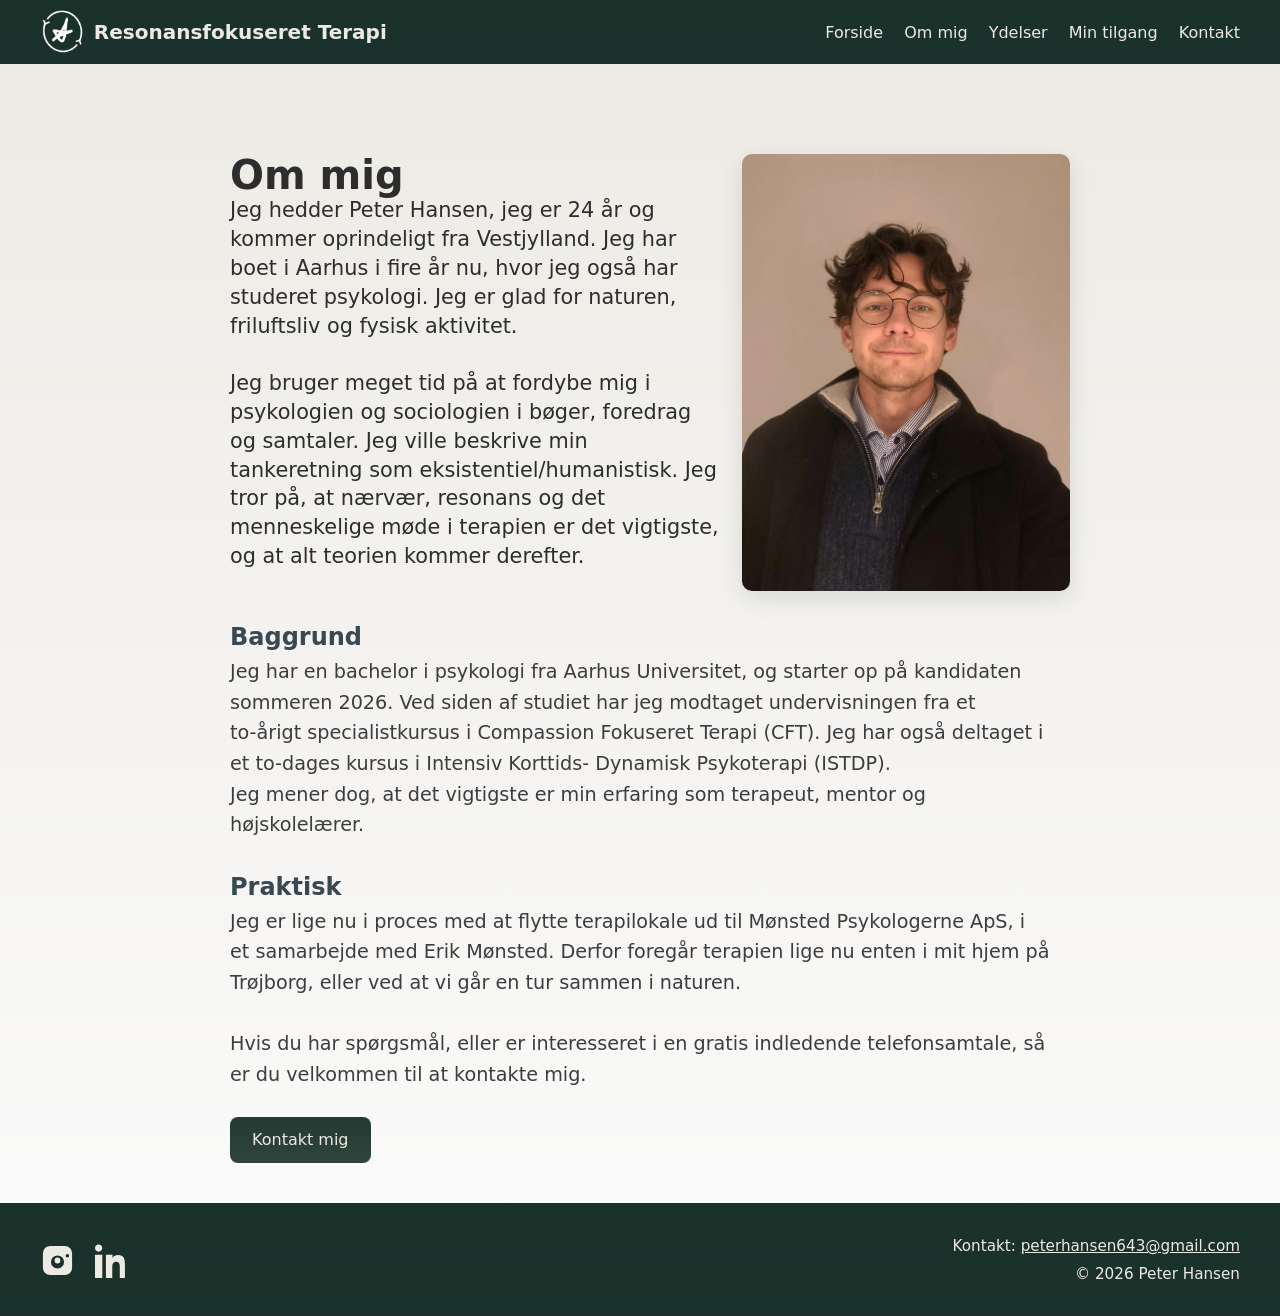
==== about.html @ 2de0b340 "Opdateret index og interne stier" ====
<!DOCTYPE html>
<html lang="da">
<head>
  <meta charset="utf-8">
  <meta name="viewport" content="width=device-width,initial-scale=1">
  <title>RFT - Aarhus</title>
  <meta name="description" content="Om Dit Navn — erfaring, tilgang og praktiske informationer om samtaleterapi og undervisning.">
  <meta name="keywords" content="terapeut, terapeutisk tilgang, om mig, professionel erfaring">
  <meta name="author" content="Dit Navn">
  <link rel="canonical" href="about.html">
  <meta property="og:title" content="Om mig — Dit Navn">
  <meta property="og:description" content="Lær mere om min baggrund, tilgang og hvordan jeg arbejder med klienter.">
  <meta property="og:type" content="profile">
  <meta property="og:locale" content="da_DK">
  <meta name="twitter:card" content="summary">
  <link rel="icon" type="image/png" href="/my-favicon/favicon-96x96.png" sizes="96x96" />
  <link rel="icon" type="image/svg+xml" href="/my-favicon/favicon.svg" />
  <link rel="shortcut icon" href="/my-favicon/favicon.ico" />
  <link rel="apple-touch-icon" sizes="180x180" href="/my-favicon/apple-touch-icon.png" />
  <link rel="manifest" href="/my-favicon/site.webmanifest" />
  <link rel="stylesheet" href="style.css">
</head>
<body>

  <header class="site-header">
    <div class="container header-inner">
      <a href="index.html" class="brand" aria-label="Forside">
        <img src="images/logo.png" alt="Logo" class="site-logo">
        <h1 class="site-title">Resonansfokuseret Terapi</h1>
      </a>
      <nav class="main-nav">
        <a href="index.html">Forside</a>
        <a href="about.html">Om mig</a>
        <a href="services.html">Ydelser</a>
        <a href="approach.html">Min tilgang</a>
        <a href="contact.html">Kontakt</a>
      </nav>
      <button class="mobile-menu-toggle" aria-label="Åben menu" aria-expanded="false">
        <span class="hamburger"></span>
      </button>
      <nav class="mobile-nav" aria-hidden="true">
        <a href="index.html">Forside</a>
        <a href="about.html">Om mig</a>
        <a href="services.html">Ydelser</a>
        <a href="approach.html">Min tilgang</a>
        <a href="contact.html">Kontakt</a>
      </nav>
    </div>
  </header>

  <main>
    <section class="container about-page" style="padding:40px 0;max-width:820px">
      <div class="about-intro">
        <div class="about-text">
          <h2>Om mig</h2>
          <p class="intro-p desktop-only">Jeg hedder Peter Hansen, jeg er 24 år og kommer oprindeligt fra Vestjylland. Jeg har boet i Aarhus i fire år nu, hvor jeg også har studeret psykologi. Jeg er glad for naturen, friluftsliv og fysisk aktivitet. <br><br>Jeg bruger meget tid på at fordybe mig i psykologien og sociologien i bøger, foredrag og samtaler. Jeg ville beskrive min tankeretning som eksistentiel/humanistisk. Jeg tror på, at nærvær, resonans og det menneskelige møde i terapien er det vigtigste, og at alt teorien kommer derefter.</p>
          <p class="intro-p mobile-only">Jeg hedder Peter Hansen, jeg er 24 år og kommer oprindeligt fra Vestjylland. Jeg har boet i Aarhus i fire år nu, hvor jeg også har studeret psykologi. Jeg er glad for naturen, friluftsliv og fysisk aktivitet.</p>
        </div>
        <div class="about-photo" aria-hidden="true">
          <img src="images/profil2.webp" alt="Profilbillede" loading="lazy">
        </div>
      </div>

      <h3>Baggrund</h3>
      <p>Jeg har en bachelor i psykologi fra Aarhus Universitet, og starter op på kandidaten sommeren 2026. Ved siden af studiet har jeg modtaget undervisningen fra et to-årigt specialistkursus i Compassion Fokuseret Terapi (CFT). Jeg har også deltaget i et to-dages kursus i Intensiv Korttids- Dynamisk Psykoterapi (ISTDP). <br> Jeg mener dog, at det vigtigste er min erfaring som terapeut, mentor og højskolelærer.  </p>

      <h3>Praktisk</h3>
      <p>Jeg er lige nu i proces med at flytte terapilokale ud til Mønsted Psykologerne ApS, i et samarbejde med Erik Mønsted. Derfor foregår terapien lige nu enten i mit hjem på Trøjborg, eller ved at vi går en tur sammen i naturen. <br><br> Hvis du har spørgsmål, eller er interesseret i en gratis indledende telefonsamtale, så er du velkommen til at kontakte mig.</p>
        <a href="contact.html" class="button">Kontakt mig</a>

    </section>
  </main>

  <footer class="site-footer">
    <div class="container">
      <div class="footer-left">
        <div class="footer-social">
          <a href="https://www.instagram.com/resonansfokuseret_terapi/" target="_blank" rel="noopener noreferrer" aria-label="Instagram">
            <svg viewBox="0 0 24 24" aria-hidden="true" focusable="false" xmlns="http://www.w3.org/2000/svg"><path d="M7 2h10a5 5 0 0 1 5 5v10a5 5 0 0 1-5 5H7a5 5 0 0 1-5-5V7a5 5 0 0 1 5-5zm5 6.5A4.5 4.5 0 1 0 16.5 13 4.5 4.5 0 0 0 12 8.5zm6.8-.9a1.2 1.2 0 1 0 1.2 1.2 1.2 1.2 0 0 0-1.2-1.2zM12 10a2 2 0 1 1-2 2 2 2 0 0 1 2-2z"/></svg>
          </a>
          <a href="https://www.linkedin.com/in/peter-hansen-698b96294" target="_blank" rel="noopener noreferrer" aria-label="LinkedIn">
            <svg viewBox="0 0 24 24" aria-hidden="true" focusable="false" xmlns="http://www.w3.org/2000/svg"><path d="M4.98 3.5C4.98 4.88 3.88 6 2.5 6S0 4.88 0 3.5 1.12 1 2.5 1 4.98 2.12 4.98 3.5zM0 8h5v16H0V8zm7.5 0H12v2.2h.07c.52-.98 1.8-2.01 3.7-2.01 4 0 4.74 2.63 4.74 6.05V24H17v-7.2c0-1.72-.03-3.94-2.4-3.94-2.4 0-2.76 1.87-2.76 3.8V24H7.5V8z"/></svg>
          </a>
        </div>
      </div>
      <div class="footer-right">
        <p><span class="desktop-only">Kontakt: </span><a href="mailto:peterhansen643@gmail.com">peterhansen643@gmail.com</a></p>
        <p>© 2026 Peter Hansen</p>
      </div>
    </div>
  </footer>

<script>
  (function(){
    var header = document.querySelector('.site-header');
    if(!header) return;
    var btn = header.querySelector('.mobile-menu-toggle');
    var nav = header.querySelector('.mobile-nav');
    if(!btn || !nav) return;
    function closeNav(){
      nav.classList.remove('open');
      nav.setAttribute('aria-hidden','true');
      btn.setAttribute('aria-expanded','false');
    }

    function outsideHandler(e){
      if(!header.contains(e.target)){
        closeNav();
        document.removeEventListener('click', outsideHandler);
        document.removeEventListener('keydown', escHandler);
        window.removeEventListener('scroll', scrollHandler);
        document.removeEventListener('touchmove', scrollHandler);
      }
    }

    function escHandler(e){
      if(e.key === 'Escape'){
        closeNav();
        document.removeEventListener('click', outsideHandler);
        document.removeEventListener('keydown', escHandler);
        window.removeEventListener('scroll', scrollHandler);
        document.removeEventListener('touchmove', scrollHandler);
      }
    }

    function scrollHandler(){
      closeNav();
      document.removeEventListener('click', outsideHandler);
      document.removeEventListener('keydown', escHandler);
      window.removeEventListener('scroll', scrollHandler);
      document.removeEventListener('touchmove', scrollHandler);
    }

    btn.addEventListener('click', function(e){
      e.stopPropagation();
      var opened = nav.classList.toggle('open');
      nav.setAttribute('aria-hidden', opened ? 'false' : 'true');
      btn.setAttribute('aria-expanded', opened ? 'true' : 'false');
      if(opened){
        setTimeout(function(){
          document.addEventListener('click', outsideHandler);
          document.addEventListener('keydown', escHandler);
          window.addEventListener('scroll', scrollHandler, {passive:true});
          document.addEventListener('touchmove', scrollHandler, {passive:true});
        },0);
      } else {
        document.removeEventListener('click', outsideHandler);
        document.removeEventListener('keydown', escHandler);
        window.removeEventListener('scroll', scrollHandler);
        document.removeEventListener('touchmove', scrollHandler);
      }
    });

    nav.addEventListener('click', function(e){ e.stopPropagation(); });
  })();
</script>

</body>
</html>
---- style.css ----
:root{
  --bg: #EDEAE4;
  --paper: #DCD8D0;
  --primary: #384953;
  --ink: #2D2D2E;
  --border: #DBDDBD;
  --wood: #645B39;
  --accent: #966A4B;
  --max-w: 1000px;
}

/* Homepage: make the sunset/about-left image visually 90vw and centered on mobile */
@media (max-width:900px){
  .home .about-left img{
    width:90vw !important;
    max-width:90vw !important;
    margin:0 5vw !important;
    display:block !important;
    box-sizing:border-box !important;
  }
}

/* Ensure consistent left/right inset for all text inside the approach page on mobile */
@media (max-width:900px){
  .approach-page{
    padding-left:18px !important;
    padding-right:18px !important;
    box-sizing:border-box;
  }
  .approach-page h2,
  .approach-page p,
  .approach-page .approach-text,
  .approach-page .pair-text{
    margin-left:0 !important;
    margin-right:0 !important;
    padding-left:0 !important;
    padding-right:0 !important;
    box-sizing:border-box;
  }
}
/* Mobile: slightly larger headings that include the icon */
@media (max-width:900px){
  .with-icon{font-size:1.4rem !important;line-height:1.25 !important}
}

*{box-sizing:border-box}

body {
  font-family: system-ui, -apple-system, "Segoe UI", Roboto, Arial, sans-serif;
  margin: 0;
  color: var(--ink);
  background: linear-gradient(180deg, var(--bg), rgba(56,73,83,0.02));
  -webkit-font-smoothing:antialiased;
}

/* Layout: make page a column so footer can stick to bottom when content is short */
body{display:flex;flex-direction:column;min-height:100vh}
main{flex:1}

.container{
  max-width: var(--max-w);
  margin: 0 auto;
  padding: 0 20px;
}

/* Tweak spacing for the about page main heading on mobile: less space above,
   more space below so layout reads better on narrow screens */
@media (max-width:900px){
  .about-page .about-text h2{margin-top:8px !important; margin-bottom:14px !important}
}

/* Further refine about page mobile spacing: increase space under h2, reduce
   gap between intro text and photo */
@media (max-width:900px){
  .about-page .about-text h2{margin-bottom:22px !important}
  .about-page .about-text p{margin-bottom:12px}
  .about-page .about-intro{gap:12px}
  .about-page .about-photo img{margin-top:8px !important}
}

/* Tighten spacing and make photo 80% width on mobile */
@media (max-width:900px){
  .about-page .about-intro{gap:8px !important}
  .about-page .about-text p{margin-bottom:8px !important}
  .about-page .about-photo img{max-width:80% !important;width:80% !important;margin-top:4px !important}
}

/* Ensure the about photo is centered on mobile */
@media (max-width:900px){
  .about-page .about-photo{justify-content:center !important;display:flex !important}
  .about-page .about-photo img{margin-left:auto !important;margin-right:auto !important;display:block !important}
}

.site-header{
  background-color: var(--primary);
  background-image: linear-gradient(180deg, #183028f2, #183028e6);
}
/* Ensure header can anchor absolute-positioned mobile nav */
.site-header{position:relative;z-index:1000}

/* Make header/footer containers full width so their contents can reach closer to the page edges */
.site-header .container,
.site-footer .container{
  max-width: 100%;
  height: 4rem;
  margin: 0; /* ensure the container spans the full viewport */
  padding: 0 40px; /* larger horizontal padding so content isn't flush to the edge */
}

.site-header .header-inner{
  width: 100%;
}

.site-header .site-title{color:var(--bg)}
.site-header .main-nav a{color:var(--bg)}
.site-header .main-nav a:hover{opacity:0.9}

.header-inner{
  display:flex;
  align-items:center;
  justify-content:space-between;
  padding:20px 0;
}

.site-logo{height:48px;width:auto;margin-right:0;display:block}
.brand{display:flex;align-items:center;gap:10px;text-decoration:none;color:inherit}
.site-title{margin:0;color:var(--primary);font-size:1.25rem;display:flex;align-items:center}

.main-nav a{color:var(--primary);text-decoration:none;margin-left:16px;font-weight:500}
.main-nav a:hover{color:var(--primary);opacity:0.85}

.hero{
  background-color:var(--bg);
  position:relative;
  overflow:visible;
}
.hero .container{max-width:1100px}
.hero::before{content:"";position:absolute;inset:0;background:linear-gradient(180deg, rgba(56,73,83,0.02), rgba(56,73,83,0.01));pointer-events:none}
.hero-grid{display:flex;align-items:center;gap:40px}
.hero-left{flex:1;text-align:left;padding:8px}
.hero-right{flex:0 0 460px;display:flex;justify-content:center;padding:8px;transform: translateY(40px);}
.hero-right img{width:100%;max-width:460px;border-radius:12px;box-shadow:0 8px 30px rgba(18,40,30,0.12);object-fit:cover}
.hero .hero-left h2{color:var(--primary);font-size:2.4rem;margin:0 5px 12px}
.hero .hero-left p{max-width:640px;margin:0 0 12px;color:rgba(45,45,46,0.82);font-size:1.4rem; line-height: 1.5;}

@media (max-width:900px){
  .hero-grid{flex-direction:column}
  .hero-right{flex:0 0 auto;transform:none;display:flex;justify-content:center;margin-top:18px}
  .hero-right img{max-width:100%;height:auto}
  .hero{padding:50px 0}
}

/* About section: mobile-only adjustments — center text/button and smaller image under text */
@media (max-width:900px){
  .about-section .about-grid{flex-direction:column;gap:18px}
  .about-right{width:100%;text-align:center}
  .about-right h3{font-size:1.5rem;margin-top:24px;margin-bottom:8px;color:var(--primary)}
  .about-right p{font-size:1.2rem;line-height:1.6;color:rgba(45,45,46,0.92);margin:8px auto 12px}
  .about-right .button{display:inline-block;margin:14px auto}
  .about-left{order:2;display:block}
  .about-left img{max-width:240px;width:70%;height:auto;margin:10px auto 0;display:block;transform:none;border-radius:10px}
}

/* Therapy: show alternate paragraph on mobile and add small horizontal margins */
.therapy .mobile-only{display:none}
.therapy .desktop-only{display:block}

@media (max-width:900px){
  .therapy .desktop-only{display:none}
  .therapy .mobile-only{display:block;margin:0 18px;color:rgba(45,45,46,0.92);font-size:1.15rem;line-height:1.6}
}



.button{display:inline-block;background:linear-gradient(180deg, rgba(24,48,40,0.95), rgba(24,48,40,0.9));color:var(--bg);padding:12px 22px;border-radius:8px;text-decoration:none;margin-top:14px;}
.button:hover{filter:brightness(0.95)}

/* Heading icon: default = small colored dot on non-home pages; homepage uses image */
.with-icon{display:inline-flex;align-items:center}
.with-icon::before{
  /* default: simple dot (used on all pages unless overridden by .home) */
  content:"";
  display:inline-block;
  width:10px;height:10px;margin-left:6px;margin-right:10px;flex:0 0 10px;
  background-color:#183028f2;border-radius:50%;
}

/* Homepage override: use the full image icon */
.home .with-icon::before{
  content:"";
  display:inline-block;
  width:65px;height:65px;margin-left:2px;margin-right:4px;flex:0 0 56px;
  background-image: url("images/icon.png");
  background-size:65px 65px;background-repeat:no-repeat;background-position:center;
  background-color:transparent;border-radius:0;
}

@media (max-width:900px){
  .approach-page .approach-intro{margin-top:6px !important}
  .approach-page .approach-photo img{max-width:90% !important;width:90% !important;margin:6px auto 0 !important;display:block !important}
  /* Reduce top spacing above the first h3 inside the services intro on mobile */
  .services .services-text article h3{margin-top:13px !important}
  /* Reduce space above the paragraph that follows the services-intro block */
  .services .services-intro + p{margin-top:1px !important}
  /* On mobile the grid becomes column: prevent the left column's fixed
     flex-basis (set for desktop) from becoming a large height value. */
  .about-left{flex:0 0 auto; width:100%}
  .about-left img{max-width:80%;width:80%;height:auto;margin:10px auto 0;display:block;transform:none;border-radius:10px}
}

/* Ensure the main about heading is indented the same as the intro text on mobile */
@media (max-width:900px){
  .about-page .about-text h2{padding-left:18px;padding-right:18px;box-sizing:border-box}
}

/* Align following headings, paragraphs and button to the same horizontal inset as
   the intro text on mobile */
@media (max-width:900px){
  .about-page > h3,
  .about-page > p {
    padding-left:18px !important;
    padding-right:18px !important;
    box-sizing:border-box;
  }
  .about-page .button{
    display:inline-block !important;
    margin:16px 18px 0 !important;
  }
}

/* Slightly larger body text for the about page (only top-level h3/p inside .about-page) */
.about-page > h3{font-size:1.5rem;margin-top:35px;margin-bottom:8px;color:var(--primary)}
.about-page > p{font-size:1.2rem;line-height:1.6;color:rgba(45,45,46,0.92);margin-bottom:12px}

/* Adjust margin-top for paragraphs in the about page */
.about-page > p{margin-top:8px;}

@media (max-width:900px){
  /* Remove the large section padding (inline style) on small screens and
     remove any top margin on the intro so the image sits closer to the
     preceding text. */
  .approach-page{padding-top:6px !important;padding-bottom:18px !important}
  .approach-page .approach-intro{margin-top:0 !important}
  /* Make all approach-page images narrower and centered on mobile */
  .approach-page .approach-photo img,
  .approach-page .pair-photo img,
  .approach-page .approach-pair .pair-photo img,
  .approach-page .approach-pair.img40 .pair-photo img{
    max-width:90% !important;
    width:90% !important;
    margin:0 auto !important;
    display:block !important;
  }
}
.services-list li{background:var(--paper);padding:16px;border-radius:8px;box-shadow:0 1px 6px rgba(56,73,83,0.04);color:#233; border-left:4px solid var(--primary)}

.gallery{padding:30px 0}
.gallery-grid{display:grid;grid-template-columns:repeat(auto-fit,minmax(220px,1fr));gap:14px}

/* About section on homepage: text left, image right */
.about-section{padding-top:40px;margin-bottom: 70px;}
.about-grid{display:flex;align-items:center;gap:0;}
.about-right{flex:1;text-align:left}
.about-right h3{color:var(--primary);margin-bottom:8px}
.about-right p{color:rgba(45,45,46,0.88);line-height:1.6;margin:8px 0}
.about-left{flex:0 0 550px;display:flex;justify-content:flex-start}
/* make the image scale to the left column so the right column can grow */
.about-left img{width:100%;max-width:550px;height:auto;border-radius:12px;box-shadow:0 8px 30px rgba(18,40,30,0.12);object-fit:cover;transform:translateX(-90px)}

@media (max-width:900px){
  .about-grid{flex-direction:column-reverse;gap:18px}
  .about-right img{max-width:100%;height:auto}
  .about-left img{width:100%;max-width:100%;height:auto;transform:none}
}

/* Constrain about page profile image specifically (override if necessary) */
.about-page .about-photo img,
.about-photo img{
  width:100%;
  max-width:220px;
  height:auto;
  border-radius:10px;
  box-shadow:0 8px 24px rgba(18,40,30,0.12);
  object-fit:cover;
  transform:none !important;
}

/* Layout for the about page intro: 75% text / 25% photo */
.about-page .about-intro{display:flex;align-items:flex-start;gap:20px;margin-bottom:0;}
.about-page .about-text{flex:0 0 60%}
.about-page .about-text p{font-size: 1.3rem;line-height: 1.8rem;}
.about-page .about-text h2{font-size: 2.5rem;margin-bottom: 10px;margin-top: 60px;}
.about-page .about-photo{flex:0 0 40%;display:flex;justify-content:flex-end}
.about-page .about-photo img{margin-top:50px;width:100%;max-width:400px;height:auto;border-radius:10px;box-shadow:0 8px 24px rgba(18,40,30,0.12);object-fit:cover}

.container.about-page {line-height: 1.4rem;}

@media (max-width:900px){
  .about-page .about-intro{flex-direction:column;gap:25px}
  .about-page .about-photo{justify-content:flex-start}
  .about-page .about-photo img{max-width:100%}
}

@media (max-width:900px){
  .about-page .about-photo img,
  .about-photo img{max-width:100%}
}

.therapy{padding:105px 0 60px;text-align:center}
.therapy h3{font-size:1.5rem;margin-top:35px;margin-bottom:8px;color:var(--primary)}
.therapy p{max-width:760px;margin:8px auto;color:rgba(45,45,46,0.92);font-size:1.2rem;line-height:1.6;margin-bottom:12px}
.therapy .button{margin-top:18px}

/* Match about page typography for homepage about-section */
.about-section h3{font-size:1.5rem;margin-top:35px;margin-bottom:8px;color:var(--primary)}
.about-section p{font-size:1.2rem;line-height:1.6;color:rgba(45,45,46,0.92);margin-top:8px;margin-bottom:12px}

@media (max-width:600px){
  .therapy h3,.about-section h3{font-size:1.12rem}
  .therapy p,.about-section p{font-size:1rem}
}

/* Services page: match about page typography */
.services h2{font-size:2rem;color:var(--primary);margin-bottom:12px}
.services h3{font-size:1.5rem;margin-top:35px;margin-bottom:8px;color:var(--primary)}
.services p{font-size:1.2rem;line-height:1.6;color:rgba(45,45,46,0.92);margin-top:8px;margin-bottom:12px}
.services ul{max-width:760px;margin:8px 0 18px 0;color:rgba(45,45,46,0.92);line-height:1.6}

/* Contact page typography: match about/services for consistent look */
.contact-page h2{font-size:2rem;color:var(--primary);margin-bottom:12px}
.contact-page p{font-size:1.2rem;line-height:1.6;color:rgba(45,45,46,0.92);margin-top:8px;margin-bottom:12px}

@media (max-width:600px){
  .contact-page h2{font-size:1.12rem}
  .contact-page p{font-size:1rem}
}

/* Mobile: increase space above the Contact page h2 and increase its size
   — add ~15px to the previous top margin so the heading sits visibly lower. */
@media (max-width:900px){
  .contact-page h2{margin-top:37px !important;margin-bottom:10px !important;font-size:1.75rem !important}
}

/* Contact grid: text left (60%), image right (40%) */
.contact-grid{display:flex;align-items:flex-start;gap:24px}
.contact-grid .contact-text{flex:0 0 60%}
.contact-grid .contact-photo{flex:0 0 40%;display:flex;justify-content:flex-end}
.contact-grid .contact-photo img{width:100%;height:auto;border-radius:10px;box-shadow:0 8px 24px rgba(18,40,30,0.12);object-fit:cover}
.contact-grid .contact-text {margin-top: 30px;}

@media (max-width:900px){
  .contact-grid{flex-direction:column;gap:18px}
  .contact-grid .contact-photo{justify-content:flex-start}
  .contact-grid .contact-photo img{max-width:100%}
}

/* Add horizontal inset for contact text on mobile so content doesn't touch edges */
@media (max-width:900px){
  .contact-grid .contact-text{padding-left:18px !important;padding-right:18px !important;box-sizing:border-box}
}

/* Ensure contact image visually fills most of the viewport on mobile */
@media (max-width:900px){
  .contact-grid .contact-photo img{
    width:90vw !important;
    max-width:90vw !important;
    margin:0 5vw !important;
    display:block !important;
    box-sizing:border-box !important;
  }
}

/* Prevent main from stretching to fill viewport on mobile so footer sits close to content */
@media (max-width:900px){
  main{flex:0 0 auto}
}

/* Fix: remove large vertical gap on the Contact page for small screens.
   The page had an inline `padding:40px 0;` on the section and
   `.contact-text` also used `margin-top:30px;` which together created
   a much larger gap than the h2 margin alone. Override these only on
   mobile so desktop is unchanged. */
@media (max-width:900px){
  .contact-page{padding-top:12px !important;padding-bottom:18px !important}
  .contact-grid .contact-text{margin-top:0 !important;padding-top:10px !important}
  .contact-page .contact-text h2{margin-top:6px !important}
}

/* Larger gap before the second article heading (Korte kurser og workshops) */
.services article + article h3{margin-top:48px}

@media (max-width:600px){
  .services h3{font-size:1.12rem}
  .services p{font-size:1rem}
}

/* Services page: tighten heading spacing and slightly reduce list font-size on mobile */
@media (max-width:900px){
  /* stronger selectors: match actual DOM structure and ensure rules apply */
  .services .services-text h2{margin-bottom:5px !important}
  .services ul{margin:4px 0 2px 0 !important; padding-left:18px !important}
  .services ul li{font-size:1rem !important}
  .services .services-intro + p{margin-top:1px !important}
  /* Make article paragraphs inside .services-text match list font-size on mobile */
  .services .services-text article p{font-size:1rem !important;line-height:1.6 !important;margin-bottom:10px !important}
}
.services-intro{display:flex;align-items:flex-start;gap:20px;margin-top:20px;margin-bottom:26px}
.services-text{flex:0 0 55%}
.services-text h2{font-size:2.5rem;margin-bottom:10px;color:var(--primary)}
.services-text p,.services-text ul{font-size:1.2rem;line-height:1.6;color:rgba(45,45,46,0.92)}
.services-photo{flex:0 0 45%;display:flex;justify-content:flex-end;padding-top:130px}
.services-photo img{width:100%;max-width:380px;border-radius:10px;box-shadow:0 8px 24px rgba(18,40,30,0.12);object-fit:cover}
.services > p:last-child{margin-bottom:50px;}
@media (max-width:900px){
  .services-intro{flex-direction:column-reverse;gap:14px}
  .services-photo{justify-content:flex-start;padding-top:0}
  .services-photo img{max-width:100%}
}
.img-card{background:var(--paper);border-radius:10px;overflow:hidden;box-shadow:0 6px 22px rgba(56,73,83,0.06)}
.img-card img{display:block;width:100%;height:220px;object-fit:cover}
.img-caption{padding:10px 12px;color:var(--primary);font-size:0.95rem}

.small{color:var(--primary);font-size:0.9rem}

.site-footer{padding:24px 0;border-top:1px solid rgba(0,0,0,0.06);background-color:var(--primary);background-image:linear-gradient(180deg, rgba(24,48,40,0.95), rgba(24,48,40,0.9));font-size:0.95rem;color:var(--bg)}
.site-footer a{color:var(--bg)}
.site-footer .container{display:flex;align-items:center;justify-content:space-between;gap:16px}
.footer-left{display:flex;align-items:center;gap:12px}
.footer-right p{margin:0;}
.footer-right{display:flex;flex-direction:column;align-items:flex-end;gap:10px;}
.footer-social{display:flex;align-items:center;gap:20px}
.footer-social a{display:inline-flex;align-items:center;justify-content:center;color:var(--bg);text-decoration:none}
.footer-social svg{width:35px;height:35px;fill:currentColor}

@media (max-width:600px){
  .site-footer .container{flex-direction:column;align-items:center;text-align:center}
  .footer-right{text-align:center}
}

@media (max-width:600px){
  .site-header .container,
  .site-footer .container{padding:0 20px}
}

@media (max-width:600px){
  .header-inner{flex-direction:row;gap:12px;align-items:center;justify-content:space-between}
  .site-title{font-size:1.1rem}
  .site-logo{height:40px}
  .main-nav a{margin-left:0;margin-right:14px}
  .hero h2{font-size:1.3rem}
  .therapy{padding:40px 0 40px}
  /* ensure header container auto-height on very small screens */
  .site-header .container{height:auto;padding:10px 16px}
}

@media (max-width:420px){
  .hero .hero-left h2{font-size:2rem;line-height:1.25}
}

/* Global helper classes for mobile/desktop visibility */
.mobile-only{display:none}
.desktop-only{display:inline}
@media (max-width:900px){
  .mobile-only{display:inline}
  .desktop-only{display:none}
}

/* Ensure mobile-only paragraphs behave as blocks on small screens */
@media (max-width:900px){
  p.mobile-only, .about-page .mobile-only{display:block;margin:0 18px 12px;color:rgba(45,45,46,0.92);font-size:1.2rem;line-height:1.6}
}

/* Mobile menu styles: hide desktop nav on small screens, show toggle */
.mobile-menu-toggle{display:none;background:none;border:0;padding:8px;cursor:pointer}
.mobile-menu-toggle .hamburger{display:block;width:22px;height:2px;background:var(--bg);position:relative}
.mobile-menu-toggle .hamburger::before,.mobile-menu-toggle .hamburger::after{content:"";position:absolute;left:0;width:22px;height:2px;background:var(--bg)}
.mobile-menu-toggle .hamburger::before{top:-7px}
.mobile-menu-toggle .hamburger::after{top:7px}

.mobile-nav{display:none;flex-direction:column;background:var(--paper);padding:12px;border-radius:8px;box-shadow:0 6px 20px rgba(18,40,30,0.08);margin-top:8px}
.mobile-nav a{padding:10px 8px;color:var(--primary);text-decoration:none;border-bottom:1px solid rgba(0,0,0,0.04)}
.mobile-nav a:last-child{border-bottom:0}
.mobile-nav.open{display:flex}

@media (max-width:900px){
  .main-nav{display:none}
  .mobile-menu-toggle{display:inline-flex}
  /* ensure header container can grow so mobile nav isn't clipped */
  .site-header .container{height:auto;padding:12px 20px}
  .header-inner{flex-direction:row;align-items:center;justify-content:space-between}
  .brand{margin-right:auto}
  /* position dropdown below header without expanding it */
  .mobile-nav{position:absolute;left:12px;right:12px;top:100%;margin-top:8px;z-index:1000}
}

@media (min-width:901px){
  .mobile-nav{display:none !important}
  .mobile-menu-toggle{display:none !important}
}

/* Homepage: slightly larger hero h2 on desktop for better emphasis */
@media (min-width:901px){
  .home .hero .hero-left h2.with-icon{
    font-size:2.6rem !important;
    line-height:1.2 !important;
  }
}

/* Also increase the homepage hero H2 on mobile so it's more prominent */
@media (max-width:900px){
  .home .hero .hero-left h2.with-icon{
    font-size:2.0rem !important;
    line-height:1.18 !important;
  }
}

/* Approach page: text left, relatively large image top-right, full-width body paragraphs below */
.approach-page .approach-intro{display:flex;align-items:flex-start;gap:24px;margin-bottom:50px;margin-top: 30px;}
.approach-page .approach-text{flex:0 0 40%}
.approach-page .approach-text h2{font-size:2rem;color:var(--primary);margin-top:8px;margin-bottom:10px}
.approach-page .approach-text p{font-size:1.18rem;line-height:1.7;color:rgba(45,45,46,0.92)}
.approach-page .approach-photo{flex:0 0 60%;display:flex;justify-content:flex-end}
.approach-page .approach-photo img{width:100%;max-width:none;border-radius:12px;box-shadow:0 8px 30px rgba(18,40,30,0.12);object-fit:cover}
.approach-page .approach-body{margin-top:18px}
.approach-page .approach-body p{font-size:1.12rem;line-height:1.7;margin-bottom:14px;color:rgba(45,45,46,0.92)}

@media (max-width:900px){
  .approach-page .approach-intro{flex-direction:column-reverse;gap:18px}
  .approach-page .approach-photo{justify-content:flex-start}
  .approach-page .approach-photo img{max-width:100%}
}

/* Pair block: image left, text right for subsections like 'Eksistentialisme' */
.approach-pair{display:flex;align-items:flex-start;gap:20px;margin-top: 30px;}
.approach-pair .pair-photo{flex:0 0 60%;display:flex;justify-content:flex-start}
.approach-pair .pair-photo img{width:100%;height:auto;border-radius:10px;box-shadow:0 8px 24px rgba(18,40,30,0.12);object-fit:cover;margin-top:40px;}
.approach-pair .pair-text{flex:0 0 40%}
.approach-pair .pair-text h2{margin-top:5px;margin-left: 20px;color:var(--primary);font-size:1.6rem}
.approach-pair .pair-text p{font-size:1.12rem;margin-left: 20px;padding-right:40px;line-height:1.7;color:rgba(45,45,46,0.92)}

@media (max-width:900px){
  .approach-pair{flex-direction:column;gap:14px}
  .approach-pair .pair-photo{order:0}
  .approach-pair .pair-text{order:1}
  .approach-pair .pair-photo img{max-width:100%}
}

/* Variant: small image (40% width) when used for subsections */
.approach-pair.img40 .pair-photo{flex:0 0 45%}
.approach-pair.img40 .pair-text{flex:0 0 55%}
.approach-pair.img40 .pair-photo img{width:100%;height:auto}

@media (max-width:900px){
  .approach-pair.img40{flex-direction:column;gap:14px}
  .approach-pair.img40 .pair-photo{order:0}
  .approach-pair.img40 .pair-text{order:1}
}

/* Ensure the compassion block's text is pushed down on desktop only.
   Placed after the .approach-pair rules so it takes precedence. */
@media (min-width:901px){
  /* Use transform to visually shift the Compassion block down on desktop only.
     Transform is non-destructive to layout and won't affect mobile rules. */
  .approach-pair.img40 .pair-text{
    transform: translateY(55px) !important;
    will-change: transform;
  }
}

/* Force-mobile overrides for the homepage/about-section to ensure styles apply
   even if other rules appear later in the stylesheet. Keeps desktop unchanged. */
@media (max-width:900px){
  .about-section .about-grid{flex-direction:column;gap:18px}
  .about-left{order:2;display:block}
  .about-left img{max-width:80%;width:80%;height:auto;margin:10px auto 0;display:block;transform:none;border-radius:10px}
  .about-right{width:100%;text-align:center!important}
  .about-right h3{font-size:1.5rem;margin-top:24px;margin-bottom:8px;;color:var(--primary)}
  .about-right p{font-size:1.2rem;line-height:1.6;color:rgba(45,45,46,0.92);margin:8px auto 12px}
  .about-right .button{display:inline-block;margin:14px auto}
}

/* Reduce space below about-section on mobile so footer is 30px away */
@media (max-width:900px){
  .about-section{margin-bottom:30px}
}

/* Mobile footer layout: keep icons same size, place them to the left and text to the right, with slightly smaller text */
@media (max-width:600px){
  .site-footer .container{flex-direction:row;align-items:center;justify-content:space-between;padding:12px 20px}
  .footer-left{order:0}
  .footer-right{order:1;display:flex;flex-direction:column;align-items:flex-end;text-align:right;gap:6px;font-size:0.88rem}
  .footer-right p{margin:0;font-size:0.88rem}
  .footer-social{order:0;margin-right:8px}
  .footer-social a{margin-right:8px}
  .site-footer .container{width:100%}
}

/* Strong, late mobile override: ensure .about-left does not keep its desktop
   flex-basis when the about grid stacks vertically. Placed late so it wins
   the cascade on mobile devices. */
@media (max-width:900px){
  .about-section .about-grid .about-left{
    flex: 0 0 auto !important;
    width: 100% !important;
    height: auto !important;
    min-height: 0 !important;
  }
  .about-section .about-grid .about-left img{
    max-width: 80% !important;
    width: 80% !important;
    height: auto !important;
    margin: 10px auto 0 !important;
    display:block !important;
  }
}

/* Approach page: reduce top spacing above the intro image and limit image
   width to 80% on mobile for a tighter layout */
@media (max-width:900px){
  .approach-page .approach-intro{margin-top:0 !important}
  .approach-page .approach-photo img{max-width:90% !important;width:90% !important;margin:8px auto 0 !important;display:block !important}
}

/* High-specificity mobile override: make approach images use 90vw so they
   visually fill more of the viewport on small screens and ignore container
   padding that would otherwise shrink them. */
@media (max-width:900px){
  .approach-page img,
  .approach-page .approach-photo img,
  .approach-page .pair-photo img,
  .approach-page .approach-pair .pair-photo img{
    width:90vw !important;
    max-width:90vw !important;
    margin-left:0 !important;
    margin-right:0 !important;
    padding-left:0 !important;
    padding-right:0 !important;
    display:block !important;
    box-sizing:border-box !important;
  }
}

/* Extra specific rule for the smaller variant used at the bottom of the page */
@media (max-width:900px){
  section.approach-page .approach-pair.img40 .pair-photo img{
    width:90vw !important;
    max-width:90vw !important;
    margin-left:0 !important;
    margin-right:0 !important;
    padding-left:0 !important;
    padding-right:0 !important;
    display:block !important;
    box-sizing:border-box !important;
  }
}

/* Strong, late override specifically for the homepage about image so
   it can visually span the viewport on small screens despite other rules */
@media (max-width:900px){
  .home .about-section .about-grid .about-left img,
  .home .about-left img{
    width:90vw !important;
    max-width:90vw !important;
    margin:0 !important;
    display:block !important;
    box-sizing:border-box !important;
    position:relative !important;
    left:50% !important;
    transform:translateX(-50%) !important;
  }
}
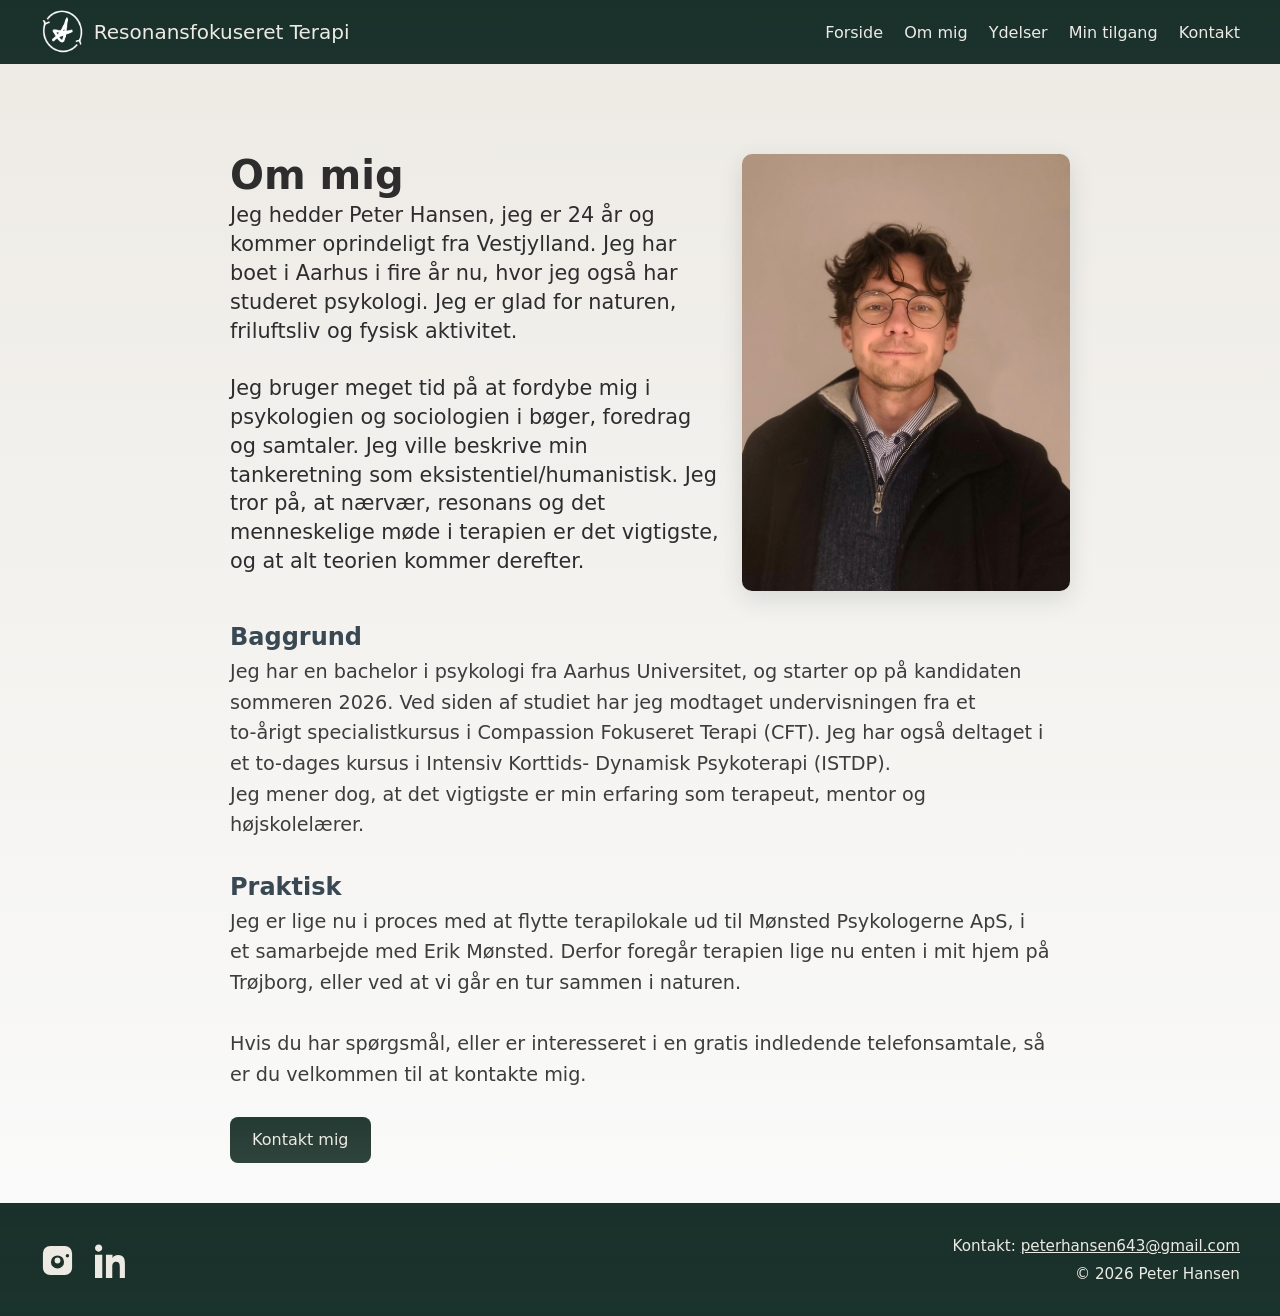
==== commit 393e1dd5: "Opdatering af SEO" ====
--- a/about.html
+++ b/about.html
@@ -3,21 +3,66 @@
 <head>
   <meta charset="utf-8">
   <meta name="viewport" content="width=device-width,initial-scale=1">
-  <title>RFT - Aarhus</title>
-  <meta name="description" content="Om Dit Navn — erfaring, tilgang og praktiske informationer om samtaleterapi og undervisning.">
-  <meta name="keywords" content="terapeut, terapeutisk tilgang, om mig, professionel erfaring">
-  <meta name="author" content="Dit Navn">
-  <link rel="canonical" href="about.html">
-  <meta property="og:title" content="Om mig — Dit Navn">
-  <meta property="og:description" content="Lær mere om min baggrund, tilgang og hvordan jeg arbejder med klienter.">
+  <title>Om Peter Hansen | Terapi og undervisning i Aarhus</title>
+  <meta name="description" content="Læs om Peter Hansen, psykologistuderende ved Aarhus Universitet, og baggrunden for resonansfokuseret terapi og undervisning.">
+  <meta name="keywords" content="peter hansen terapeut, psykologistuderende aarhus, om terapeut, resonansfokuseret terapi, humanistisk terapi">
+  <meta name="author" content="Peter Hansen">
+  <meta name="robots" content="index,follow,max-image-preview:large,max-snippet:-1,max-video-preview:-1">
+  <meta name="theme-color" content="#183028">
+  <link rel="canonical" href="https://www.resonansfokuseretterapi.dk/about.html">
+  <link rel="alternate" hreflang="da-DK" href="https://www.resonansfokuseretterapi.dk/about.html">
+  <meta property="og:title" content="Om Peter Hansen | Terapi og undervisning i Aarhus">
+  <meta property="og:description" content="Lær mere om min baggrund, tilgang og hvordan jeg arbejder med terapi og undervisning.">
   <meta property="og:type" content="profile">
+  <meta property="og:url" content="https://www.resonansfokuseretterapi.dk/about.html">
+  <meta property="og:site_name" content="Resonansfokuseret Terapi">
   <meta property="og:locale" content="da_DK">
-  <meta name="twitter:card" content="summary">
+  <meta property="og:image" content="https://www.resonansfokuseretterapi.dk/images/profil2.webp">
+  <meta property="og:image:alt" content="Peter Hansen, psykologistuderende og terapeut i Aarhus">
+  <meta name="twitter:card" content="summary_large_image">
+  <meta name="twitter:title" content="Om Peter Hansen | Terapi og undervisning i Aarhus">
+  <meta name="twitter:description" content="Baggrund, erfaring og terapeutisk ståsted med fokus på resonans, humanisme og nærvær.">
+  <meta name="twitter:image" content="https://www.resonansfokuseretterapi.dk/images/profil2.webp">
   <link rel="icon" type="image/png" href="/my-favicon/favicon-96x96.png" sizes="96x96" />
   <link rel="icon" type="image/svg+xml" href="/my-favicon/favicon.svg" />
   <link rel="shortcut icon" href="/my-favicon/favicon.ico" />
   <link rel="apple-touch-icon" sizes="180x180" href="/my-favicon/apple-touch-icon.png" />
   <link rel="manifest" href="/my-favicon/site.webmanifest" />
+  <script type="application/ld+json">
+  {
+    "@context": "https://schema.org",
+    "@graph": [
+      {
+        "@type": "AboutPage",
+        "@id": "https://www.resonansfokuseretterapi.dk/about.html#webpage",
+        "url": "https://www.resonansfokuseretterapi.dk/about.html",
+        "name": "Om Peter Hansen",
+        "description": "Baggrund og faglig profil for Peter Hansen.",
+        "inLanguage": "da-DK",
+        "isPartOf": {
+          "@id": "https://www.resonansfokuseretterapi.dk/#website"
+        }
+      },
+      {
+        "@type": "Person",
+        "@id": "https://www.resonansfokuseretterapi.dk/#person",
+        "name": "Peter Hansen",
+        "jobTitle": "Psykologistuderende og terapeut",
+        "address": {
+          "@type": "PostalAddress",
+          "addressLocality": "Aarhus",
+          "addressCountry": "DK"
+        },
+        "email": "mailto:peterhansen643@gmail.com",
+        "telephone": "+45 50 47 98 77",
+        "sameAs": [
+          "https://www.instagram.com/resonansfokuseret_terapi/",
+          "https://www.linkedin.com/in/peter-hansen-698b96294"
+        ]
+      }
+    ]
+  }
+  </script>
   <link rel="stylesheet" href="style.css">
 </head>
 <body>
@@ -25,8 +70,8 @@
   <header class="site-header">
     <div class="container header-inner">
       <a href="index.html" class="brand" aria-label="Forside">
-        <img src="images/logo.png" alt="Logo" class="site-logo">
-        <h1 class="site-title">Resonansfokuseret Terapi</h1>
+        <img src="images/logo.png" alt="Resonansfokuseret Terapi logo" class="site-logo">
+        <p class="site-title">Resonansfokuseret Terapi</p>
       </a>
       <nav class="main-nav">
         <a href="index.html">Forside</a>
@@ -52,19 +97,19 @@
     <section class="container about-page" style="padding:40px 0;max-width:820px">
       <div class="about-intro">
         <div class="about-text">
-          <h2>Om mig</h2>
+          <h1>Om mig</h1>
           <p class="intro-p desktop-only">Jeg hedder Peter Hansen, jeg er 24 år og kommer oprindeligt fra Vestjylland. Jeg har boet i Aarhus i fire år nu, hvor jeg også har studeret psykologi. Jeg er glad for naturen, friluftsliv og fysisk aktivitet. <br><br>Jeg bruger meget tid på at fordybe mig i psykologien og sociologien i bøger, foredrag og samtaler. Jeg ville beskrive min tankeretning som eksistentiel/humanistisk. Jeg tror på, at nærvær, resonans og det menneskelige møde i terapien er det vigtigste, og at alt teorien kommer derefter.</p>
           <p class="intro-p mobile-only">Jeg hedder Peter Hansen, jeg er 24 år og kommer oprindeligt fra Vestjylland. Jeg har boet i Aarhus i fire år nu, hvor jeg også har studeret psykologi. Jeg er glad for naturen, friluftsliv og fysisk aktivitet.</p>
         </div>
-        <div class="about-photo" aria-hidden="true">
-          <img src="images/profil2.webp" alt="Profilbillede" loading="lazy">
+        <div class="about-photo">
+          <img src="images/profil2.webp" alt="Peter Hansen i naturlige omgivelser" loading="lazy">
         </div>
       </div>
 
-      <h3>Baggrund</h3>
+      <h2>Baggrund</h2>
       <p>Jeg har en bachelor i psykologi fra Aarhus Universitet, og starter op på kandidaten sommeren 2026. Ved siden af studiet har jeg modtaget undervisningen fra et to-årigt specialistkursus i Compassion Fokuseret Terapi (CFT). Jeg har også deltaget i et to-dages kursus i Intensiv Korttids- Dynamisk Psykoterapi (ISTDP). <br> Jeg mener dog, at det vigtigste er min erfaring som terapeut, mentor og højskolelærer.  </p>
 
-      <h3>Praktisk</h3>
+      <h2>Praktisk</h2>
       <p>Jeg er lige nu i proces med at flytte terapilokale ud til Mønsted Psykologerne ApS, i et samarbejde med Erik Mønsted. Derfor foregår terapien lige nu enten i mit hjem på Trøjborg, eller ved at vi går en tur sammen i naturen. <br><br> Hvis du har spørgsmål, eller er interesseret i en gratis indledende telefonsamtale, så er du velkommen til at kontakte mig.</p>
         <a href="contact.html" class="button">Kontakt mig</a>
 
--- a/style.css
+++ b/style.css
@@ -66,12 +66,14 @@
 /* Tweak spacing for the about page main heading on mobile: less space above,
    more space below so layout reads better on narrow screens */
 @media (max-width:900px){
+  .about-page .about-text h1,
   .about-page .about-text h2{margin-top:8px !important; margin-bottom:14px !important}
 }
 
 /* Further refine about page mobile spacing: increase space under h2, reduce
    gap between intro text and photo */
 @media (max-width:900px){
+  .about-page .about-text h1,
   .about-page .about-text h2{margin-bottom:22px !important}
   .about-page .about-text p{margin-bottom:12px}
   .about-page .about-intro{gap:12px}
@@ -140,6 +142,7 @@
 .hero-left{flex:1;text-align:left;padding:8px}
 .hero-right{flex:0 0 460px;display:flex;justify-content:center;padding:8px;transform: translateY(40px);}
 .hero-right img{width:100%;max-width:460px;border-radius:12px;box-shadow:0 8px 30px rgba(18,40,30,0.12);object-fit:cover}
+.hero .hero-left h1,
 .hero .hero-left h2{color:var(--primary);font-size:2.4rem;margin:0 5px 12px}
 .hero .hero-left p{max-width:640px;margin:0 0 12px;color:rgba(45,45,46,0.82);font-size:1.4rem; line-height: 1.5;}
 
@@ -154,6 +157,7 @@
 @media (max-width:900px){
   .about-section .about-grid{flex-direction:column;gap:18px}
   .about-right{width:100%;text-align:center}
+  .about-right h2,
   .about-right h3{font-size:1.5rem;margin-top:24px;margin-bottom:8px;color:var(--primary)}
   .about-right p{font-size:1.2rem;line-height:1.6;color:rgba(45,45,46,0.92);margin:8px auto 12px}
   .about-right .button{display:inline-block;margin:14px auto}
@@ -210,12 +214,14 @@
 
 /* Ensure the main about heading is indented the same as the intro text on mobile */
 @media (max-width:900px){
+  .about-page .about-text h1,
   .about-page .about-text h2{padding-left:18px;padding-right:18px;box-sizing:border-box}
 }
 
 /* Align following headings, paragraphs and button to the same horizontal inset as
    the intro text on mobile */
 @media (max-width:900px){
+  .about-page > h2,
   .about-page > h3,
   .about-page > p {
     padding-left:18px !important;
@@ -229,6 +235,7 @@
 }
 
 /* Slightly larger body text for the about page (only top-level h3/p inside .about-page) */
+.about-page > h2,
 .about-page > h3{font-size:1.5rem;margin-top:35px;margin-bottom:8px;color:var(--primary)}
 .about-page > p{font-size:1.2rem;line-height:1.6;color:rgba(45,45,46,0.92);margin-bottom:12px}
 
@@ -261,6 +268,7 @@
 .about-section{padding-top:40px;margin-bottom: 70px;}
 .about-grid{display:flex;align-items:center;gap:0;}
 .about-right{flex:1;text-align:left}
+.about-right h2,
 .about-right h3{color:var(--primary);margin-bottom:8px}
 .about-right p{color:rgba(45,45,46,0.88);line-height:1.6;margin:8px 0}
 .about-left{flex:0 0 550px;display:flex;justify-content:flex-start}
@@ -289,7 +297,8 @@
 .about-page .about-intro{display:flex;align-items:flex-start;gap:20px;margin-bottom:0;}
 .about-page .about-text{flex:0 0 60%}
 .about-page .about-text p{font-size: 1.3rem;line-height: 1.8rem;}
-.about-page .about-text h2{font-size: 2.5rem;margin-bottom: 10px;margin-top: 60px;}
+.about-page .about-text h1,
+.about-page .about-text h2{font-size: 2.5rem;margin-bottom: 15px;margin-top: 60px;}
 .about-page .about-photo{flex:0 0 40%;display:flex;justify-content:flex-end}
 .about-page .about-photo img{margin-top:50px;width:100%;max-width:400px;height:auto;border-radius:10px;box-shadow:0 8px 24px rgba(18,40,30,0.12);object-fit:cover}
 
@@ -307,16 +316,18 @@
 }
 
 .therapy{padding:105px 0 60px;text-align:center}
+.therapy h2,
 .therapy h3{font-size:1.5rem;margin-top:35px;margin-bottom:8px;color:var(--primary)}
 .therapy p{max-width:760px;margin:8px auto;color:rgba(45,45,46,0.92);font-size:1.2rem;line-height:1.6;margin-bottom:12px}
 .therapy .button{margin-top:18px}
 
 /* Match about page typography for homepage about-section */
+.about-section h2,
 .about-section h3{font-size:1.5rem;margin-top:35px;margin-bottom:8px;color:var(--primary)}
 .about-section p{font-size:1.2rem;line-height:1.6;color:rgba(45,45,46,0.92);margin-top:8px;margin-bottom:12px}
 
 @media (max-width:600px){
-  .therapy h3,.about-section h3{font-size:1.12rem}
+  .therapy h2,.therapy h3,.about-section h2,.about-section h3{font-size:1.12rem}
   .therapy p,.about-section p{font-size:1rem}
 }
 
@@ -327,10 +338,12 @@
 .services ul{max-width:760px;margin:8px 0 18px 0;color:rgba(45,45,46,0.92);line-height:1.6}
 
 /* Contact page typography: match about/services for consistent look */
+.contact-page h1,
 .contact-page h2{font-size:2rem;color:var(--primary);margin-bottom:12px}
 .contact-page p{font-size:1.2rem;line-height:1.6;color:rgba(45,45,46,0.92);margin-top:8px;margin-bottom:12px}
 
 @media (max-width:600px){
+  .contact-page h1,
   .contact-page h2{font-size:1.12rem}
   .contact-page p{font-size:1rem}
 }
@@ -338,6 +351,7 @@
 /* Mobile: increase space above the Contact page h2 and increase its size
    — add ~15px to the previous top margin so the heading sits visibly lower. */
 @media (max-width:900px){
+  .contact-page h1,
   .contact-page h2{margin-top:37px !important;margin-bottom:10px !important;font-size:1.75rem !important}
 }
 
@@ -383,6 +397,7 @@
 @media (max-width:900px){
   .contact-page{padding-top:12px !important;padding-bottom:18px !important}
   .contact-grid .contact-text{margin-top:0 !important;padding-top:10px !important}
+  .contact-page .contact-text h1,
   .contact-page .contact-text h2{margin-top:6px !important}
 }
 
@@ -447,6 +462,7 @@
   .site-title{font-size:1.1rem}
   .site-logo{height:40px}
   .main-nav a{margin-left:0;margin-right:14px}
+  .hero h1,
   .hero h2{font-size:1.3rem}
   .therapy{padding:40px 0 40px}
   /* ensure header container auto-height on very small screens */
@@ -454,6 +470,7 @@
 }
 
 @media (max-width:420px){
+  .hero .hero-left h1,
   .hero .hero-left h2{font-size:2rem;line-height:1.25}
 }
 
@@ -500,6 +517,7 @@
 
 /* Homepage: slightly larger hero h2 on desktop for better emphasis */
 @media (min-width:901px){
+  .home .hero .hero-left h1.with-icon,
   .home .hero .hero-left h2.with-icon{
     font-size:2.6rem !important;
     line-height:1.2 !important;
@@ -508,6 +526,7 @@
 
 /* Also increase the homepage hero H2 on mobile so it's more prominent */
 @media (max-width:900px){
+  .home .hero .hero-left h1.with-icon,
   .home .hero .hero-left h2.with-icon{
     font-size:2.0rem !important;
     line-height:1.18 !important;
@@ -517,6 +536,7 @@
 /* Approach page: text left, relatively large image top-right, full-width body paragraphs below */
 .approach-page .approach-intro{display:flex;align-items:flex-start;gap:24px;margin-bottom:50px;margin-top: 30px;}
 .approach-page .approach-text{flex:0 0 40%}
+.approach-page .approach-text h1,
 .approach-page .approach-text h2{font-size:2rem;color:var(--primary);margin-top:8px;margin-bottom:10px}
 .approach-page .approach-text p{font-size:1.18rem;line-height:1.7;color:rgba(45,45,46,0.92)}
 .approach-page .approach-photo{flex:0 0 60%;display:flex;justify-content:flex-end}
@@ -574,6 +594,7 @@
   .about-left{order:2;display:block}
   .about-left img{max-width:80%;width:80%;height:auto;margin:10px auto 0;display:block;transform:none;border-radius:10px}
   .about-right{width:100%;text-align:center!important}
+  .about-right h2,
   .about-right h3{font-size:1.5rem;margin-top:24px;margin-bottom:8px;;color:var(--primary)}
   .about-right p{font-size:1.2rem;line-height:1.6;color:rgba(45,45,46,0.92);margin:8px auto 12px}
   .about-right .button{display:inline-block;margin:14px auto}
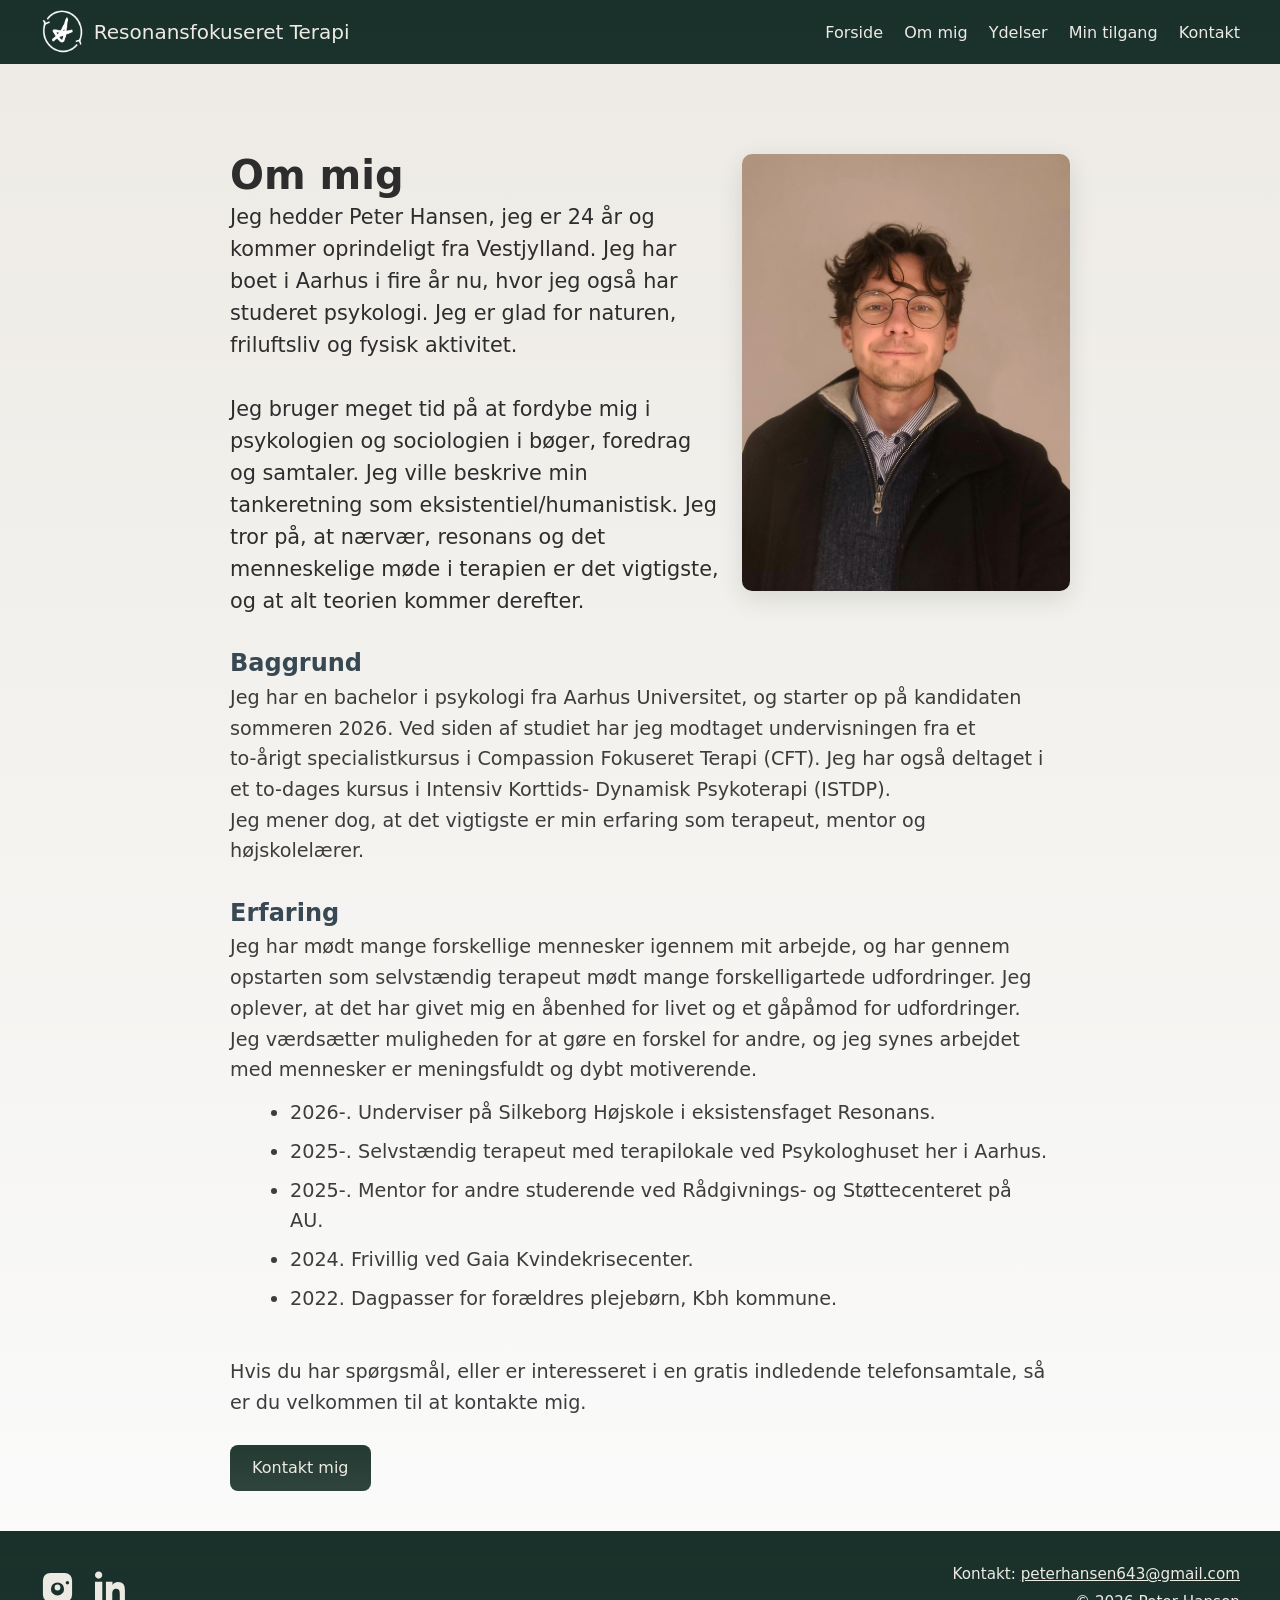
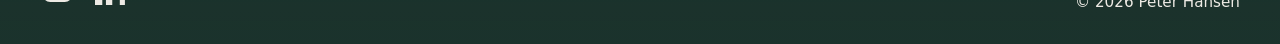
==== commit 72c4a005: "Ændringer i tekst i Om mig og Min Tilgang sider" ====
--- a/about.html
+++ b/about.html
@@ -109,9 +109,17 @@
       <h2>Baggrund</h2>
       <p>Jeg har en bachelor i psykologi fra Aarhus Universitet, og starter op på kandidaten sommeren 2026. Ved siden af studiet har jeg modtaget undervisningen fra et to-årigt specialistkursus i Compassion Fokuseret Terapi (CFT). Jeg har også deltaget i et to-dages kursus i Intensiv Korttids- Dynamisk Psykoterapi (ISTDP). <br> Jeg mener dog, at det vigtigste er min erfaring som terapeut, mentor og højskolelærer.  </p>
 
-      <h2>Praktisk</h2>
-      <p>Jeg er lige nu i proces med at flytte terapilokale ud til Mønsted Psykologerne ApS, i et samarbejde med Erik Mønsted. Derfor foregår terapien lige nu enten i mit hjem på Trøjborg, eller ved at vi går en tur sammen i naturen. <br><br> Hvis du har spørgsmål, eller er interesseret i en gratis indledende telefonsamtale, så er du velkommen til at kontakte mig.</p>
-        <a href="contact.html" class="button">Kontakt mig</a>
+      <h2>Erfaring</h2>
+      <p>Jeg har mødt mange forskellige mennesker igennem mit arbejde, og har gennem opstarten som selvstændig terapeut mødt mange forskelligartede udfordringer. Jeg oplever, at det har givet mig en åbenhed for livet og et gåpåmod for udfordringer. Jeg værdsætter muligheden for at gøre en forskel for andre, og jeg synes arbejdet med mennesker er meningsfuldt og dybt motiverende. </p>
+      <ul>
+        <li>2026-. Underviser på Silkeborg Højskole i eksistensfaget Resonans.</li>
+        <li>2025-. Selvstændig terapeut med terapilokale ved Psykologhuset her i Aarhus.</li>
+        <li>2025-. Mentor for andre studerende ved Rådgivnings- og Støttecenteret på AU.</li>
+        <li>2024. Frivillig ved Gaia Kvindekrisecenter.</li>
+        <li>2022. Dagpasser for forældres plejebørn, Kbh kommune.</li>
+      </ul>
+      <p><br>Hvis du har spørgsmål, eller er interesseret i en gratis indledende telefonsamtale, så er du velkommen til at kontakte mig.</p>
+      <a href="contact.html" class="button">Kontakt mig</a>
 
     </section>
   </main>
--- a/style.css
+++ b/style.css
@@ -203,7 +203,7 @@
   .approach-page .approach-intro{margin-top:6px !important}
   .approach-page .approach-photo img{max-width:90% !important;width:90% !important;margin:6px auto 0 !important;display:block !important}
   /* Reduce top spacing above the first h3 inside the services intro on mobile */
-  .services .services-text article h3{margin-top:13px !important}
+  .services .services-text article h2{margin-top:13px !important}
   /* Reduce space above the paragraph that follows the services-intro block */
   .services .services-intro + p{margin-top:1px !important}
   /* On mobile the grid becomes column: prevent the left column's fixed
@@ -223,7 +223,8 @@
 @media (max-width:900px){
   .about-page > h2,
   .about-page > h3,
-  .about-page > p {
+  .about-page > p,
+  .about-page > ul {
     padding-left:18px !important;
     padding-right:18px !important;
     box-sizing:border-box;
@@ -241,6 +242,10 @@
 
 /* Adjust margin-top for paragraphs in the about page */
 .about-page > p{margin-top:8px;}
+
+/* Match list styling to paragraph text on about page */
+.about-page > ul{font-size:1.2rem;line-height:1.6;color:rgba(45,45,46,0.92);margin-bottom:12px;margin-top:8px;margin-left:20px;list-style:disc}
+.about-page ul li{font-size:1.2rem;line-height:1.6;color:rgba(45,45,46,0.92);margin-bottom:8px}
 
 @media (max-width:900px){
   /* Remove the large section padding (inline style) on small screens and
@@ -296,7 +301,7 @@
 /* Layout for the about page intro: 75% text / 25% photo */
 .about-page .about-intro{display:flex;align-items:flex-start;gap:20px;margin-bottom:0;}
 .about-page .about-text{flex:0 0 60%}
-.about-page .about-text p{font-size: 1.3rem;line-height: 1.8rem;}
+.about-page .about-text p{font-size: 1.3rem;line-height: 2rem;}
 .about-page .about-text h1,
 .about-page .about-text h2{font-size: 2.5rem;margin-bottom: 15px;margin-top: 60px;}
 .about-page .about-photo{flex:0 0 40%;display:flex;justify-content:flex-end}
@@ -332,8 +337,8 @@
 }
 
 /* Services page: match about page typography */
-.services h2{font-size:2rem;color:var(--primary);margin-bottom:12px}
-.services h3{font-size:1.5rem;margin-top:35px;margin-bottom:8px;color:var(--primary)}
+.services .services-main-title{font-size:2.5rem;margin-bottom:10px;color:var(--primary)}
+.services h2{font-size:1.5rem;margin-top:35px;margin-bottom:8px;color:var(--primary)}
 .services p{font-size:1.2rem;line-height:1.6;color:rgba(45,45,46,0.92);margin-top:8px;margin-bottom:12px}
 .services ul{max-width:760px;margin:8px 0 18px 0;color:rgba(45,45,46,0.92);line-height:1.6}
 
@@ -402,16 +407,17 @@
 }
 
 /* Larger gap before the second article heading (Korte kurser og workshops) */
-.services article + article h3{margin-top:48px}
+.services article + article h2{margin-top:48px}
 
 @media (max-width:600px){
-  .services h3{font-size:1.12rem}
+  .services h2{font-size:1.12rem}
   .services p{font-size:1rem}
 }
 
 /* Services page: tighten heading spacing and slightly reduce list font-size on mobile */
 @media (max-width:900px){
   /* stronger selectors: match actual DOM structure and ensure rules apply */
+  .services .services-main-title,
   .services .services-text h2{margin-bottom:5px !important}
   .services ul{margin:4px 0 2px 0 !important; padding-left:18px !important}
   .services ul li{font-size:1rem !important}
@@ -421,7 +427,6 @@
 }
 .services-intro{display:flex;align-items:flex-start;gap:20px;margin-top:20px;margin-bottom:26px}
 .services-text{flex:0 0 55%}
-.services-text h2{font-size:2.5rem;margin-bottom:10px;color:var(--primary)}
 .services-text p,.services-text ul{font-size:1.2rem;line-height:1.6;color:rgba(45,45,46,0.92)}
 .services-photo{flex:0 0 45%;display:flex;justify-content:flex-end;padding-top:130px}
 .services-photo img{width:100%;max-width:380px;border-radius:10px;box-shadow:0 8px 24px rgba(18,40,30,0.12);object-fit:cover}
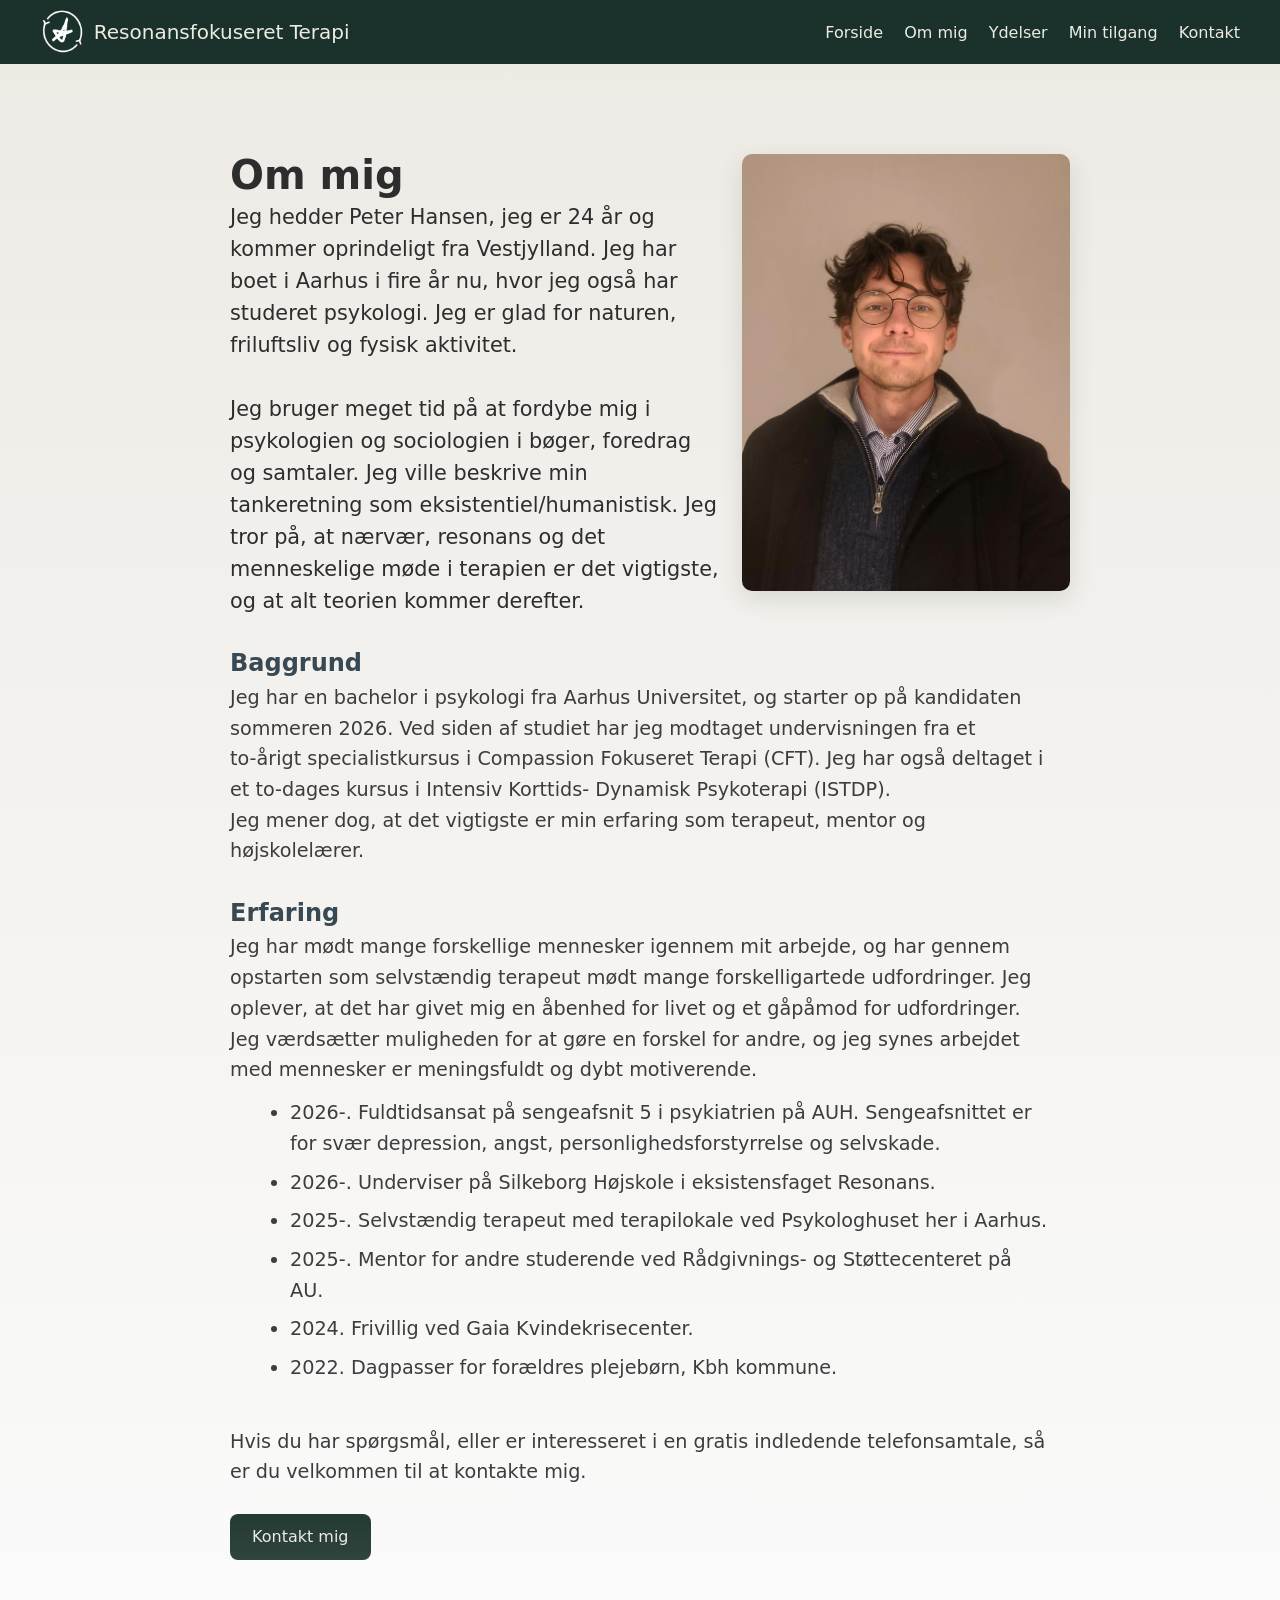
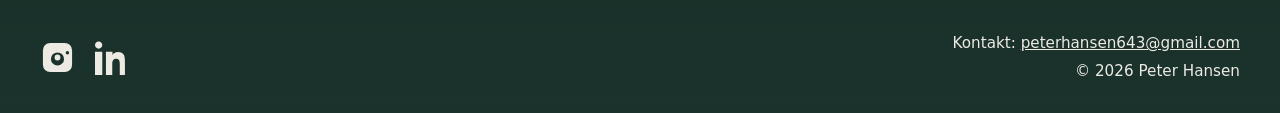
==== commit 8d35cea2: "Tilføjelse af erfaring på About siden" ====
--- a/about.html
+++ b/about.html
@@ -112,6 +112,7 @@
       <h2>Erfaring</h2>
       <p>Jeg har mødt mange forskellige mennesker igennem mit arbejde, og har gennem opstarten som selvstændig terapeut mødt mange forskelligartede udfordringer. Jeg oplever, at det har givet mig en åbenhed for livet og et gåpåmod for udfordringer. Jeg værdsætter muligheden for at gøre en forskel for andre, og jeg synes arbejdet med mennesker er meningsfuldt og dybt motiverende. </p>
       <ul>
+        <li>2026-. Fuldtidsansat på sengeafsnit 5 i psykiatrien på AUH. Sengeafsnittet er for svær depression, angst, personlighedsforstyrrelse og selvskade.</li>
         <li>2026-. Underviser på Silkeborg Højskole i eksistensfaget Resonans.</li>
         <li>2025-. Selvstændig terapeut med terapilokale ved Psykologhuset her i Aarhus.</li>
         <li>2025-. Mentor for andre studerende ved Rådgivnings- og Støttecenteret på AU.</li>
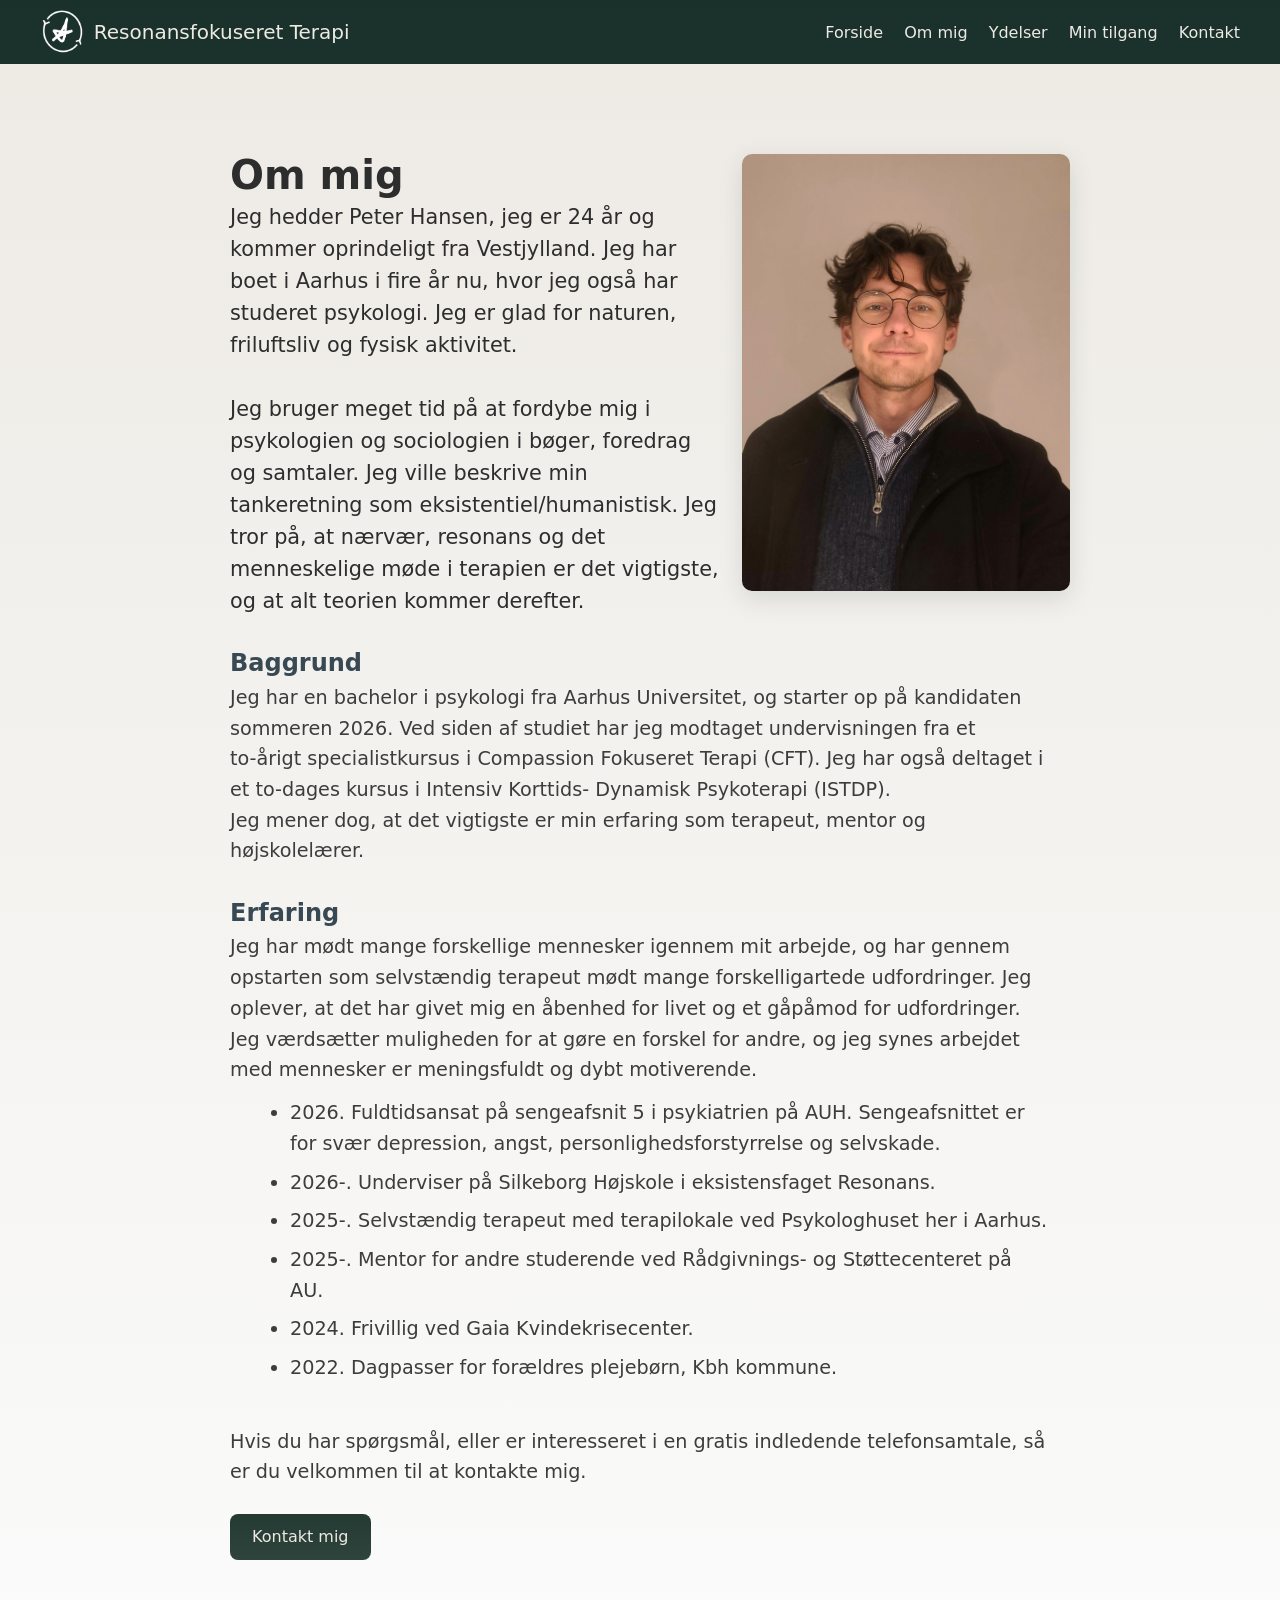
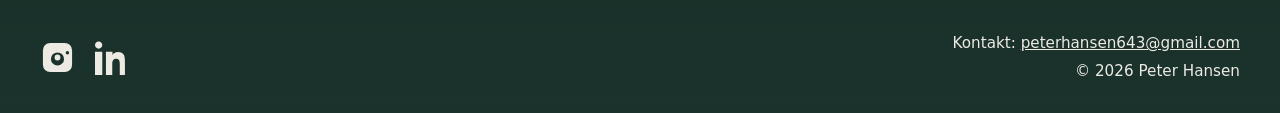
==== commit ea6d182c: "Ændringer i CV" ====
--- a/about.html
+++ b/about.html
@@ -112,7 +112,7 @@
       <h2>Erfaring</h2>
       <p>Jeg har mødt mange forskellige mennesker igennem mit arbejde, og har gennem opstarten som selvstændig terapeut mødt mange forskelligartede udfordringer. Jeg oplever, at det har givet mig en åbenhed for livet og et gåpåmod for udfordringer. Jeg værdsætter muligheden for at gøre en forskel for andre, og jeg synes arbejdet med mennesker er meningsfuldt og dybt motiverende. </p>
       <ul>
-        <li>2026-. Fuldtidsansat på sengeafsnit 5 i psykiatrien på AUH. Sengeafsnittet er for svær depression, angst, personlighedsforstyrrelse og selvskade.</li>
+        <li>2026. Fuldtidsansat på sengeafsnit 5 i psykiatrien på AUH. Sengeafsnittet er for svær depression, angst, personlighedsforstyrrelse og selvskade.</li>
         <li>2026-. Underviser på Silkeborg Højskole i eksistensfaget Resonans.</li>
         <li>2025-. Selvstændig terapeut med terapilokale ved Psykologhuset her i Aarhus.</li>
         <li>2025-. Mentor for andre studerende ved Rådgivnings- og Støttecenteret på AU.</li>
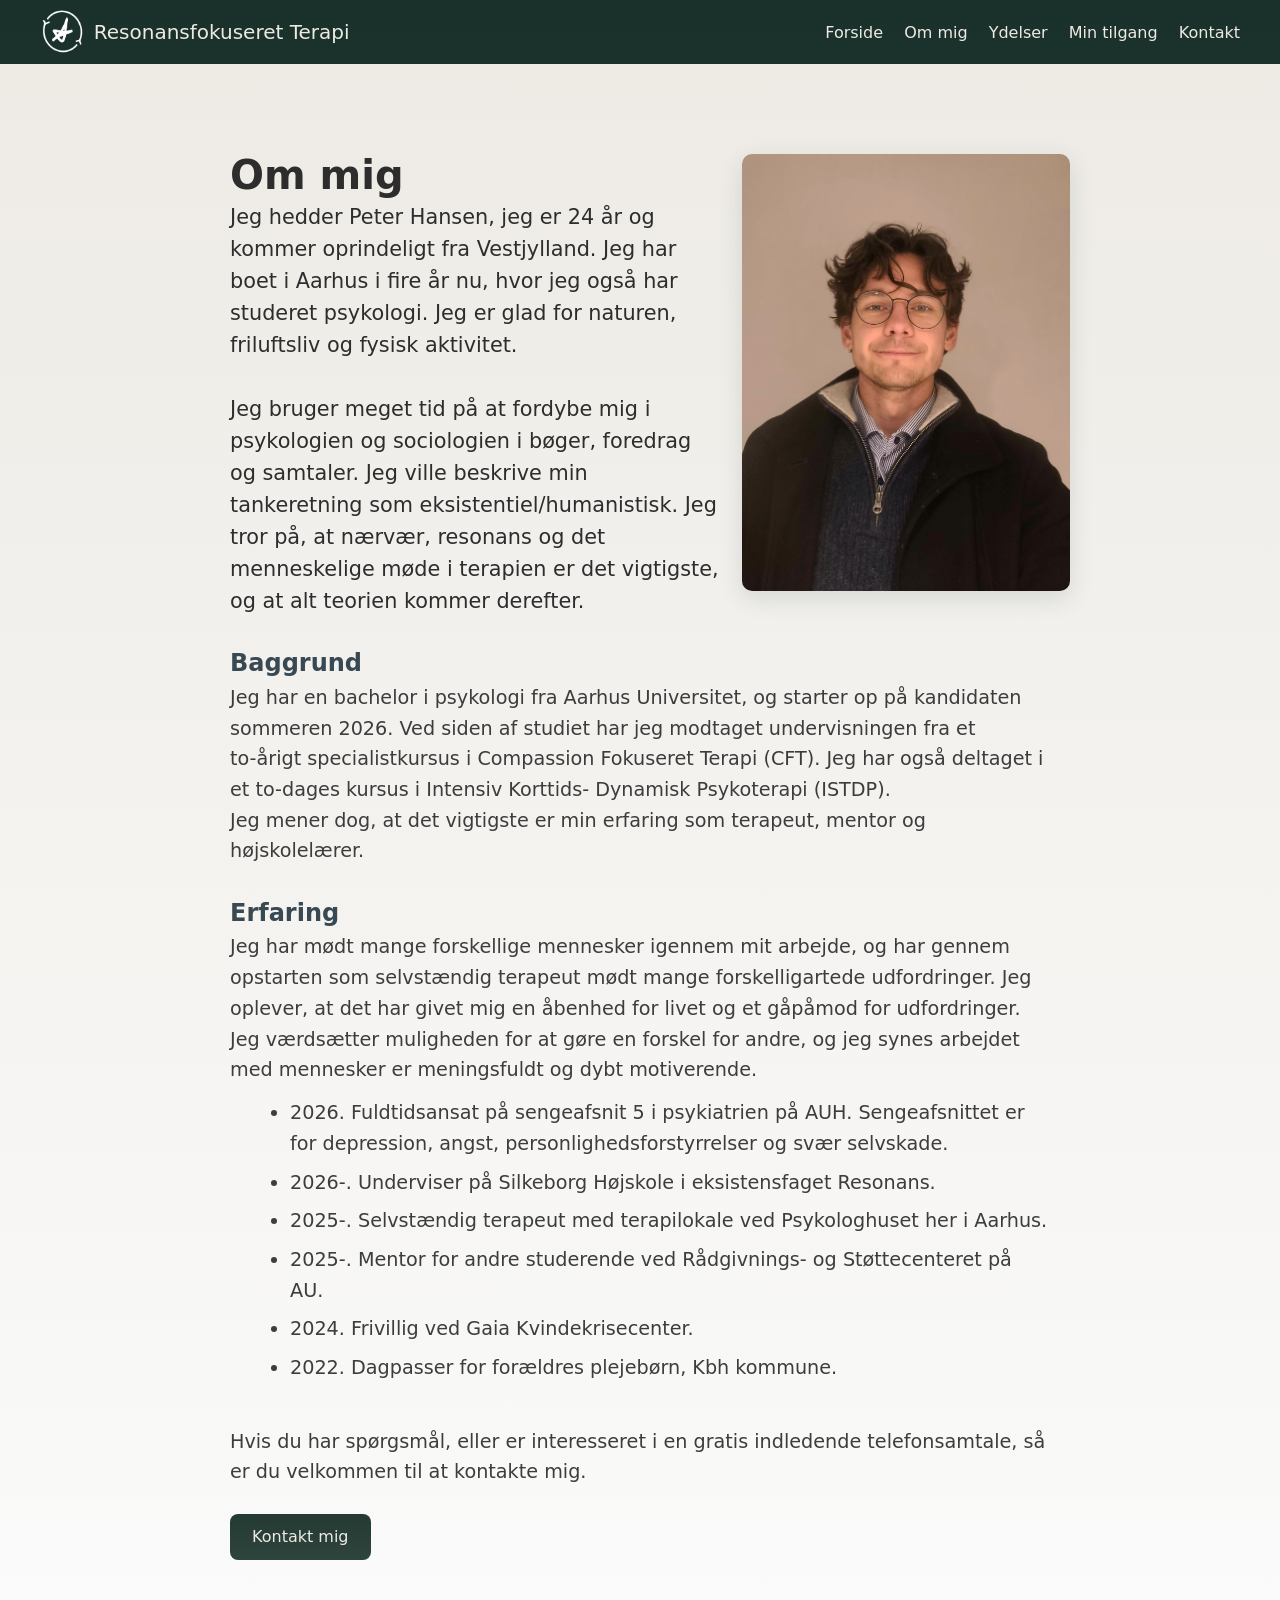
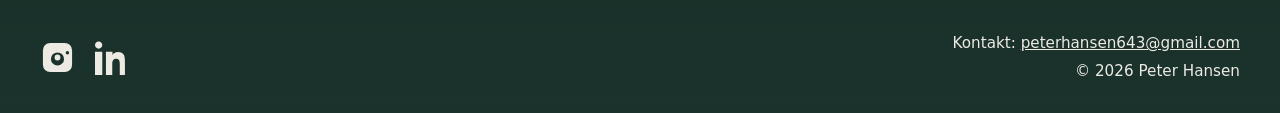
==== commit 1202ec91: "Ændringer i CV" ====
--- a/about.html
+++ b/about.html
@@ -112,7 +112,7 @@
       <h2>Erfaring</h2>
       <p>Jeg har mødt mange forskellige mennesker igennem mit arbejde, og har gennem opstarten som selvstændig terapeut mødt mange forskelligartede udfordringer. Jeg oplever, at det har givet mig en åbenhed for livet og et gåpåmod for udfordringer. Jeg værdsætter muligheden for at gøre en forskel for andre, og jeg synes arbejdet med mennesker er meningsfuldt og dybt motiverende. </p>
       <ul>
-        <li>2026. Fuldtidsansat på sengeafsnit 5 i psykiatrien på AUH. Sengeafsnittet er for svær depression, angst, personlighedsforstyrrelse og selvskade.</li>
+        <li>2026. Fuldtidsansat på sengeafsnit 5 i psykiatrien på AUH. Sengeafsnittet er for depression, angst, personlighedsforstyrrelser og svær selvskade.</li>
         <li>2026-. Underviser på Silkeborg Højskole i eksistensfaget Resonans.</li>
         <li>2025-. Selvstændig terapeut med terapilokale ved Psykologhuset her i Aarhus.</li>
         <li>2025-. Mentor for andre studerende ved Rådgivnings- og Støttecenteret på AU.</li>
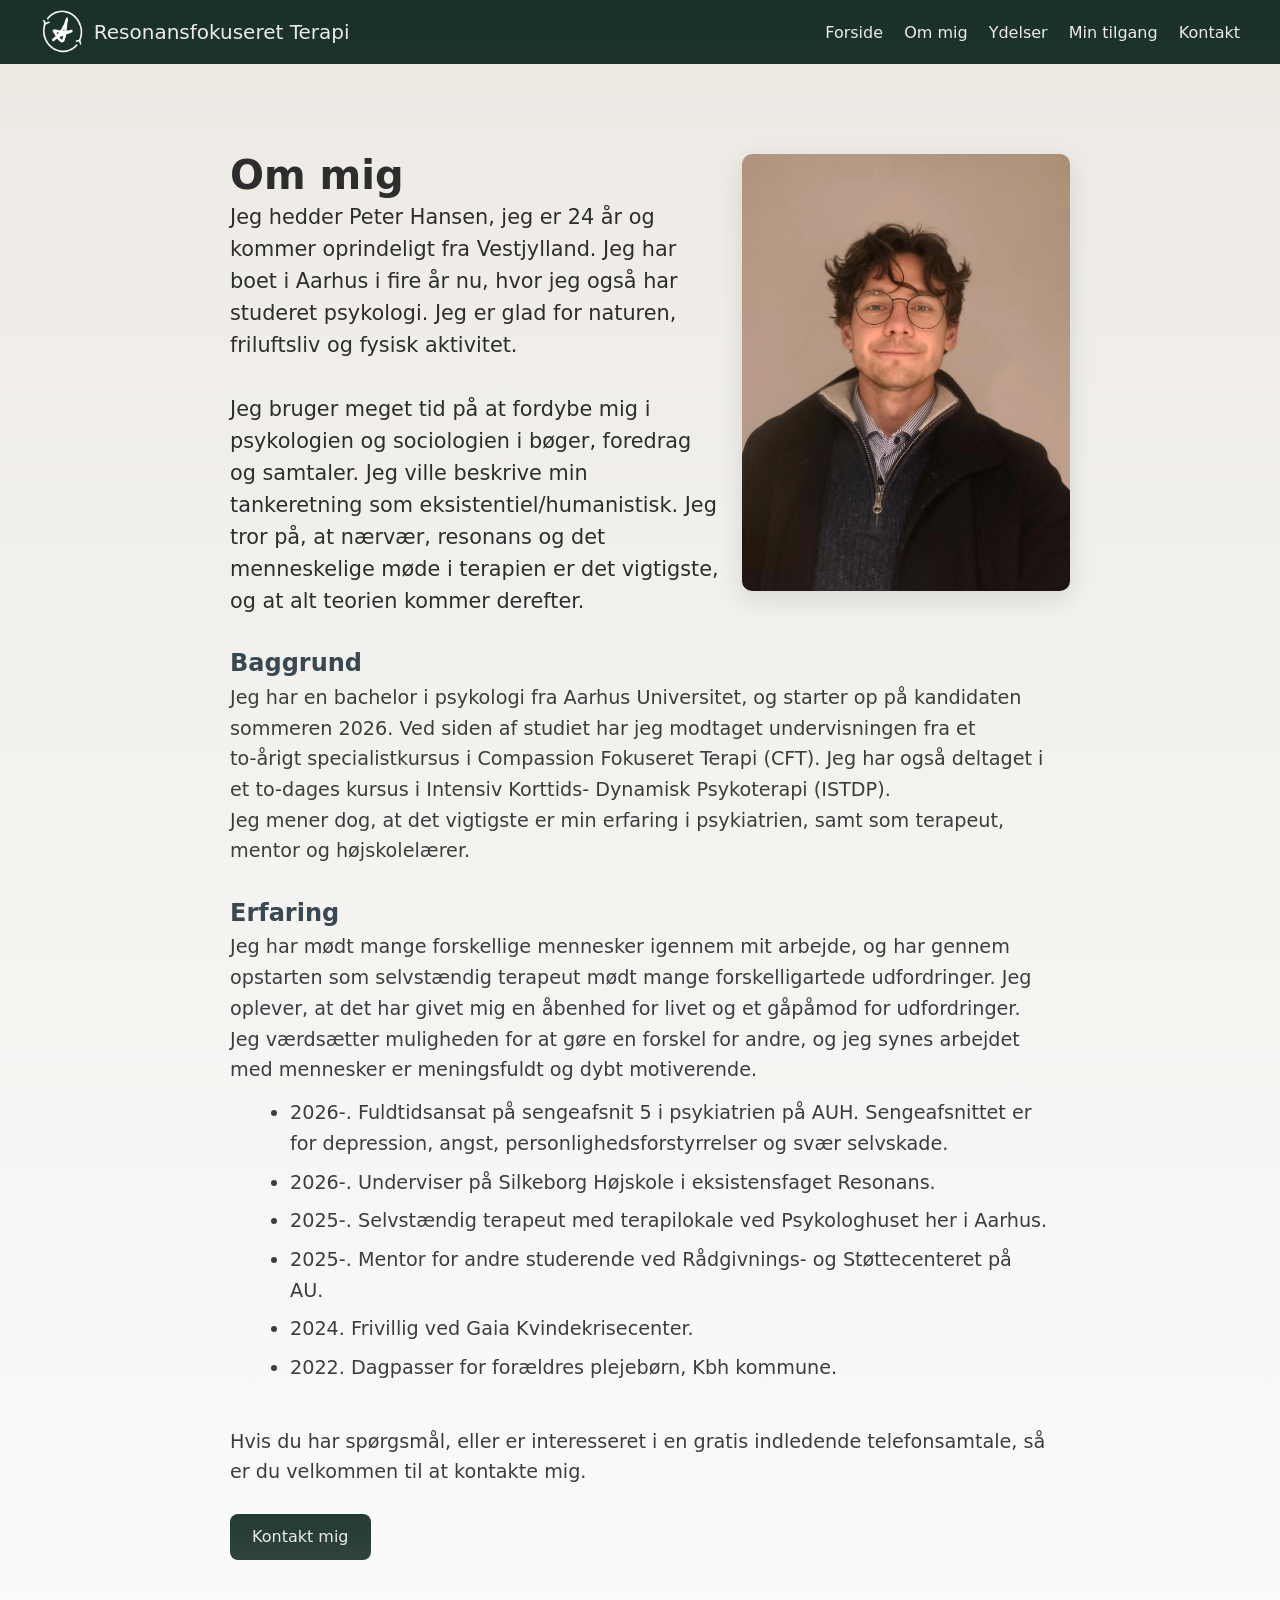
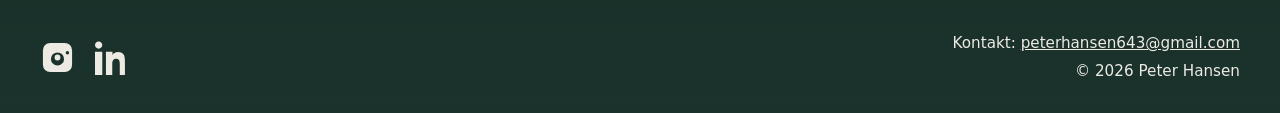
==== commit a936331c: "Justeringer i profilbillede og små tekstændringer" ====
--- a/about.html
+++ b/about.html
@@ -107,12 +107,12 @@
       </div>
 
       <h2>Baggrund</h2>
-      <p>Jeg har en bachelor i psykologi fra Aarhus Universitet, og starter op på kandidaten sommeren 2026. Ved siden af studiet har jeg modtaget undervisningen fra et to-årigt specialistkursus i Compassion Fokuseret Terapi (CFT). Jeg har også deltaget i et to-dages kursus i Intensiv Korttids- Dynamisk Psykoterapi (ISTDP). <br> Jeg mener dog, at det vigtigste er min erfaring som terapeut, mentor og højskolelærer.  </p>
+      <p>Jeg har en bachelor i psykologi fra Aarhus Universitet, og starter op på kandidaten sommeren 2026. Ved siden af studiet har jeg modtaget undervisningen fra et to-årigt specialistkursus i Compassion Fokuseret Terapi (CFT). Jeg har også deltaget i et to-dages kursus i Intensiv Korttids- Dynamisk Psykoterapi (ISTDP). <br> Jeg mener dog, at det vigtigste er min erfaring i psykiatrien, samt som terapeut, mentor og højskolelærer.  </p>
 
       <h2>Erfaring</h2>
       <p>Jeg har mødt mange forskellige mennesker igennem mit arbejde, og har gennem opstarten som selvstændig terapeut mødt mange forskelligartede udfordringer. Jeg oplever, at det har givet mig en åbenhed for livet og et gåpåmod for udfordringer. Jeg værdsætter muligheden for at gøre en forskel for andre, og jeg synes arbejdet med mennesker er meningsfuldt og dybt motiverende. </p>
       <ul>
-        <li>2026. Fuldtidsansat på sengeafsnit 5 i psykiatrien på AUH. Sengeafsnittet er for depression, angst, personlighedsforstyrrelser og svær selvskade.</li>
+        <li>2026-. Fuldtidsansat på sengeafsnit 5 i psykiatrien på AUH. Sengeafsnittet er for depression, angst, personlighedsforstyrrelser og svær selvskade.</li>
         <li>2026-. Underviser på Silkeborg Højskole i eksistensfaget Resonans.</li>
         <li>2025-. Selvstændig terapeut med terapilokale ved Psykologhuset her i Aarhus.</li>
         <li>2025-. Mentor for andre studerende ved Rådgivnings- og Støttecenteret på AU.</li>
